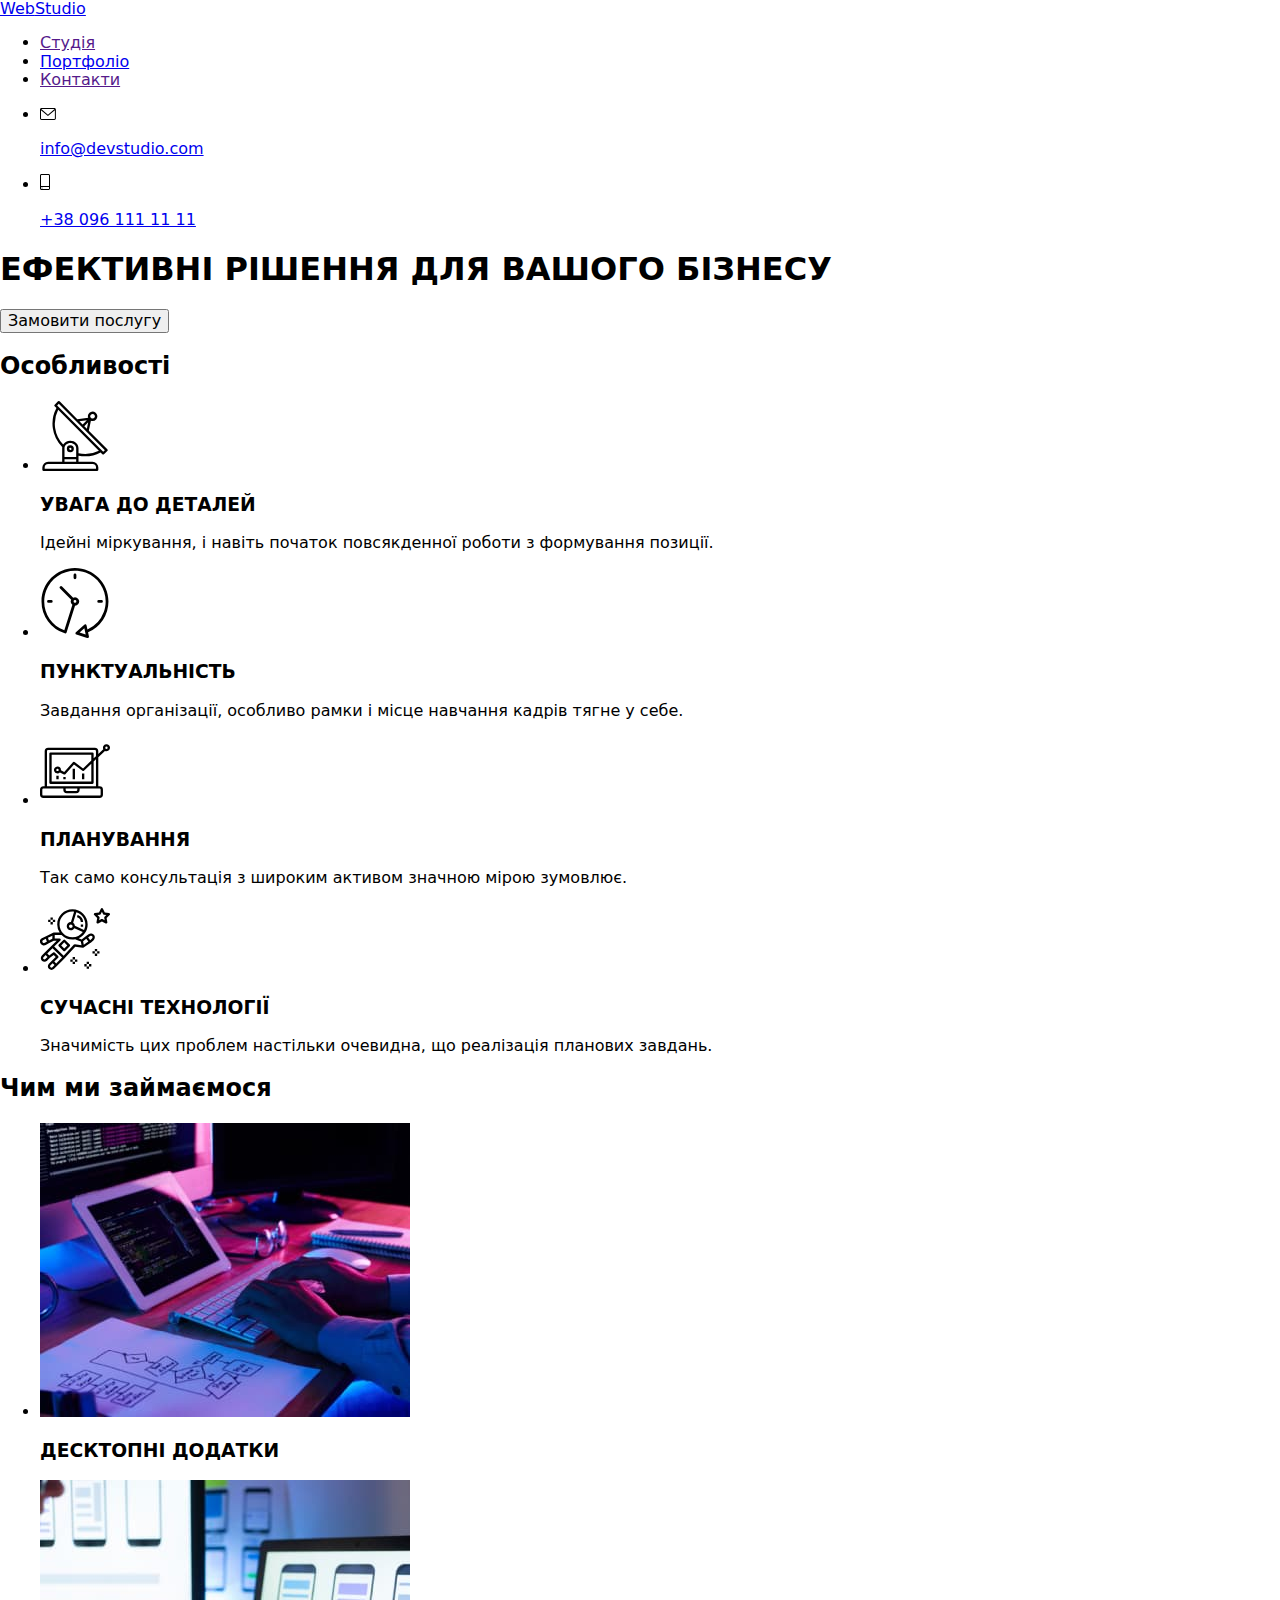
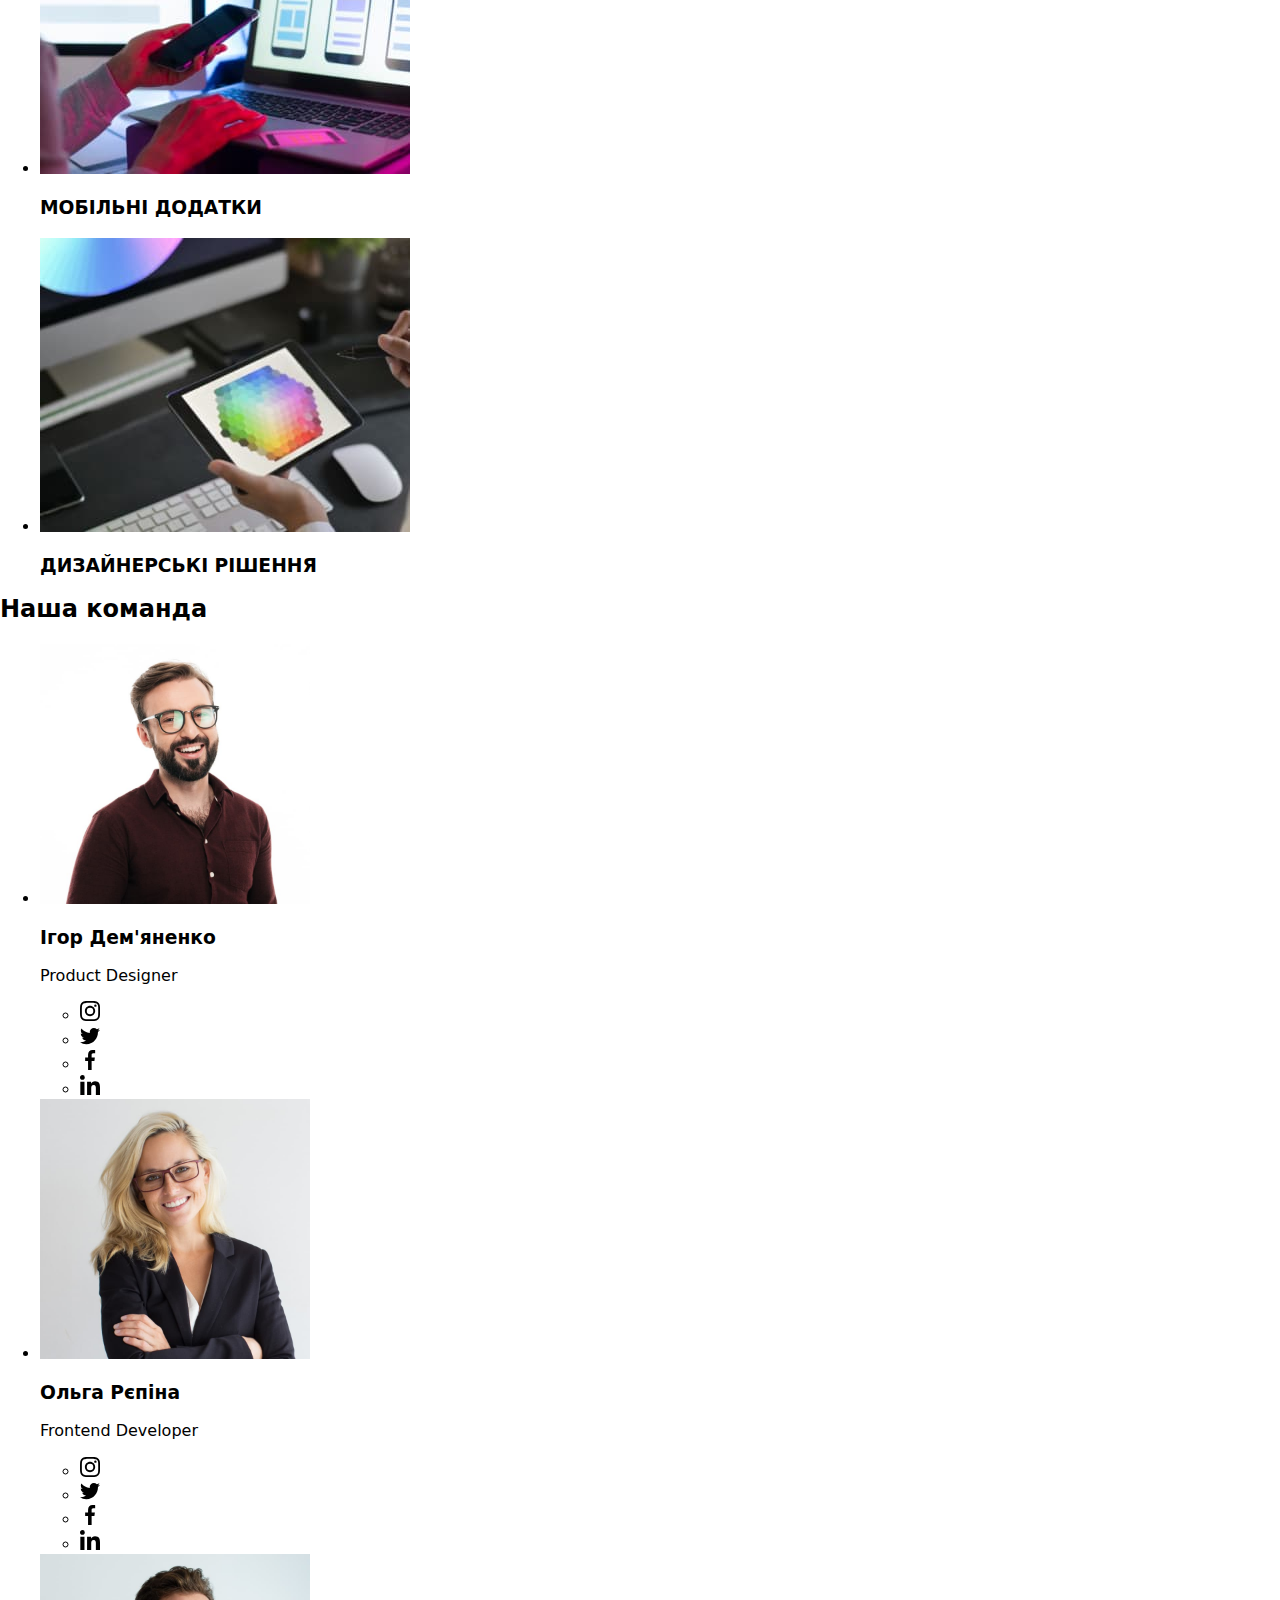
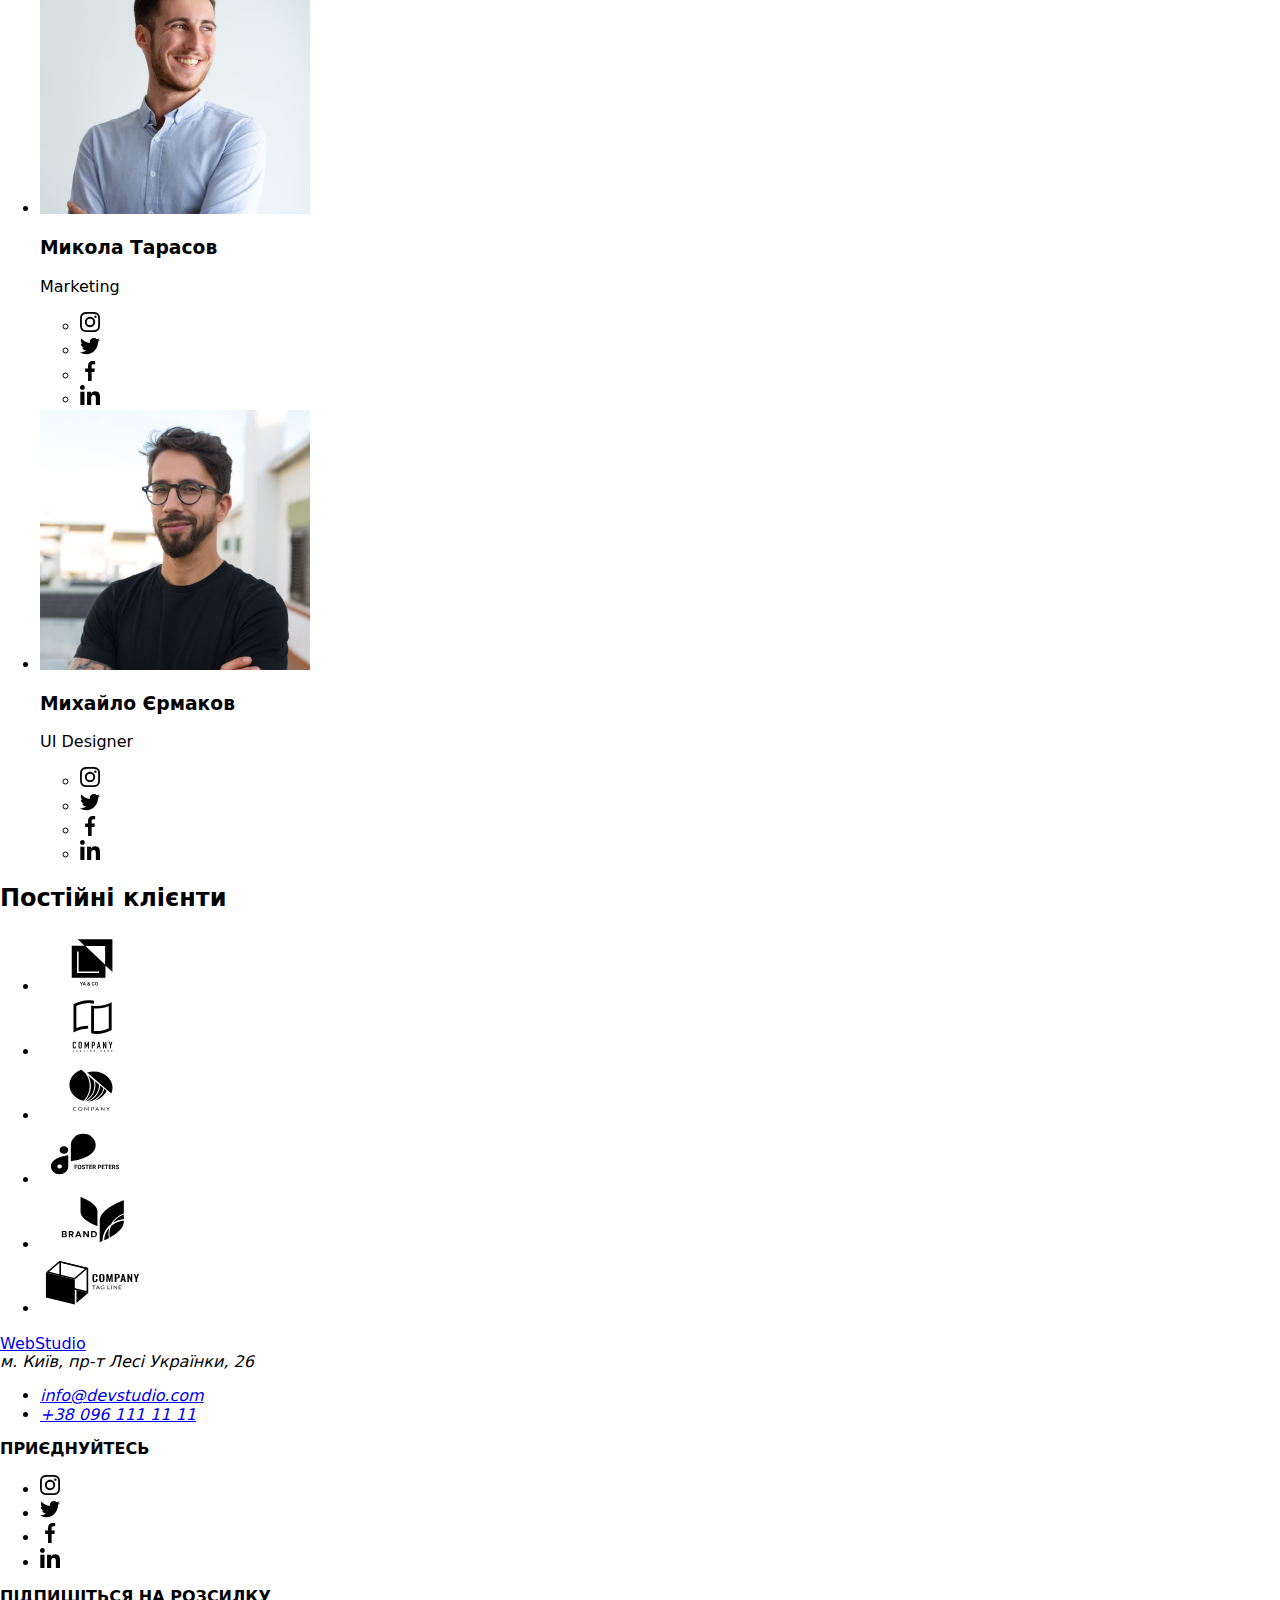
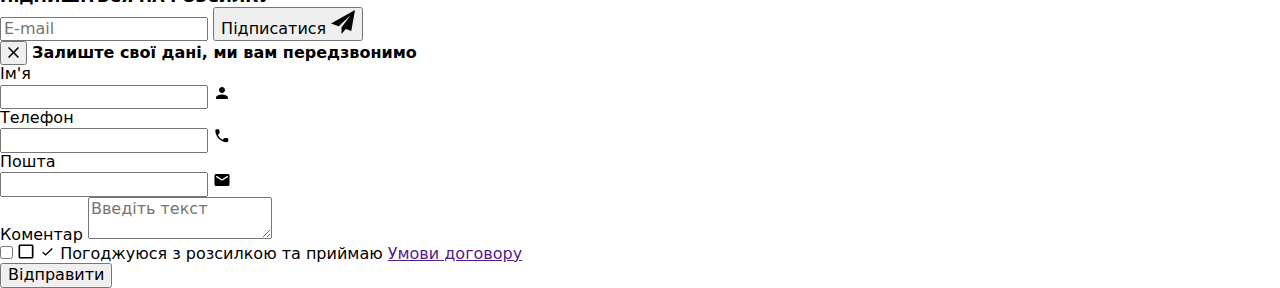
==== index.html @ 49595224 "Скопійована попередня робота" ====
<!DOCTYPE html>
<html lang="en">
<head>
    <meta charset="UTF-8">
    <meta http-equiv="X-UA-Compatible" content="IE=edge">
    <meta name="viewport" content="width=device-width, initial-scale=1.0">
    <title>Студія</title>
    <link rel="preconnect" href="https://fonts.gstatic.com" crossorigin>
    <link href="https://fonts.googleapis.com/css2?family=Raleway:wght@700&family=Roboto:wght@400;500;700;900&display=swap"
        rel="stylesheet">
    <link rel="stylesheet" href="https://cdnjs.cloudflare.com/ajax/libs/modern-normalize/1.1.0/modern-normalize.min.css">
    <link rel="stylesheet" href="./css/styles.css">
    
</head>
<body>
<!-- ^ШАПКА -->
    <header class="head-block">
        <div class="container head-group">
            <a href="./index.html" class="logo"><span class="logo-colorize">Web</span>Studio</a>
            <nav class="nav-panel">
                <ul class="header-navigation list">
                    <li class="item"><a href="" class="navigation-links current">Студія</a></li>
                    <li class="item"><a href="./portfolio.html" class="navigation-links">Портфоліо</a></li>
                    <li class="item"><a href="" class="navigation-links">Контакти</a></li>
                </ul>
            </nav>
            <ul class="header-contacts list">
                <li class="item">
                    <a href="mailto:info@devstudio.com" class="contacts-links">
                        <svg class="icon" width="16" height="12">
                            <use href="./images/icons.svg#envelope"></use>
                        </svg>
                        <p class="contacts-text">info@devstudio.com</p>
                    </a>
                </li>
                <li class="item">
                    <a href="tel:+380961111111" class="contacts-links">
                        <svg class="icon" width="10" height="16">
                            <use href="./images/icons.svg#smartphone"></use>
                        </svg>
                        <p class="contacts-text">+38 096 111 11 11</p>
                    </a>
                </li>
            </ul>
        </div>
    </header>
<!-- ^УНІКАЛЬНИЙ КОНТЕНТ -->
    <main>
    <!-- БЛОК_ГЕРОЙ -->
        <section class="hero">
            <div class="container">
                <h1 class="main-header">ЕФЕКТИВНІ РІШЕННЯ ДЛЯ ВАШОГО БІЗНЕСУ</h1>
                <button type="button" class="main-button" data-modal-open>Замовити послугу</button>
            </div>
        </section>
    <!-- БЛОК 1 - ОСОБЛИВОСТІ -->
        <section class="section">
            <div class="container">
                <!-- прихований заголовок -->
                <h2 class="visually-hidden">Особливості</h2>
                <ul class=" qualities list">
                    <li class="item">
                        <div class="qualities-icon">
                            <svg width="70" height="70">
                                <use href="./images/icons.svg#antenna"></use>
                            </svg>
                        </div>
                        <h3 class="features-list-header">УВАГА ДО ДЕТАЛЕЙ</h3>
                        <p class="features-list-text">Ідейні міркування, і навіть початок повсякденної роботи з формування позиції.</p>
                    </li>
                    <li class="item">
                        <div class="qualities-icon">
                            <svg width="70" height="70">
                                <use href="./images/icons.svg#clock"></use>
                            </svg>
                        </div>
                        <h3 class="features-list-header">ПУНКТУАЛЬНІСТЬ</h3>
                        <p class="features-list-text">Завдання організації, особливо рамки і місце навчання кадрів тягне у себе.</p>
                    </li>
                    <li class="item">
                        <div class="qualities-icon">
                            <svg width="70" height="70">
                                <use href="./images/icons.svg#diagram"></use>
                            </svg>
                        </div>
                        <h3 class="features-list-header">ПЛАНУВАННЯ</h3>
                        <p class="features-list-text">Так само консультація з широким активом значною мірою зумовлює.</p>
                    </li>
                    <li class="item">
                        <div class="qualities-icon">
                            <svg width="70" height="70">
                                <use href="./images/icons.svg#astronaut"></use>
                            </svg>
                        </div>
                        <h3 class="features-list-header">СУЧАСНІ ТЕХНОЛОГІЇ</h3>
                        <p class="features-list-text">Значимість цих проблем настільки очевидна, що реалізація планових завдань.</p>
                    </li>
                </ul>
            </div>
        </section>
    <!-- БЛОК 2 - ЧИМ МИ ЗАЙМАЄМОСЯ -->
        <section class="section special-section">
            <div class="container">
                <h2 class="section-header">Чим ми займаємося</h2>
                <ul class="activities list">
                    <li class="item">
                        <img src="./images/1.jpg" alt="web-dev" width="370">
                        <h3 class="activities-header">ДЕСКТОПНІ ДОДАТКИ</h3>
                    </li>
                    <li class="item">
                        <img src="./images/2.jpg" alt="app-design" width="370">
                        <h3 class="activities-header">МОБІЛЬНІ ДОДАТКИ</h3>
                    </li>
                    <li class="item">
                        <img src="./images/3.jpg" alt="color matching" width="370">
                        <h3 class="activities-header">ДИЗАЙНЕРСЬКІ РІШЕННЯ</h3>
                    </li>
                </ul>
            </div>
        </section>
    <!-- БЛОК 3 - НАША КОМАНДА -->
        <section class="third-block section">
            <div class="container">
                <h2 class="section-header">Наша команда</h2>
                <ul class=" team list">
                    <li class="item">
                        <img src="./images/team-img/Ihor.jpg" alt="Ihor's photo" width="270">
                        <div class="team-info">
                            <h3 class="name">Ігор Дем'яненко</h3>
                            <p class="position">Product Designer</p>
                            <ul class="team-icons list">
                                <li class="item">
                                    <a href="" class="team-links">
                                        <svg class="icon" width="20" height="20">
                                            <use href="./images/icons.svg#instagram"></use>
                                        </svg>
                                    </a>
                                </li>
                                <li class="item">
                                    <a href="" class="team-links">
                                        <svg class="icon" width="20" height="20">
                                            <use href="./images/icons.svg#twitter"></use>
                                        </svg>
                                    </a>
                                </li>
                                <li class="item">
                                    <a href="" class="team-links">
                                        <svg class="icon" width="20" height="20">
                                            <use href="./images/icons.svg#facebook"></use>
                                        </svg>
                                    </a>
                                </li>
                                <li class="item">
                                    <a href="" class="team-links">
                                        <svg class="icon" width="20" height="20">
                                            <use href="./images/icons.svg#linkedin"></use>
                                        </svg>
                                    </a>
                                </li>
                            </ul>
                        </div>
                    </li>
                    <li class="item">
                        <img src="./images/team-img/Olha.jpg" alt="Olha's photo" width="270">
                        <div class="team-info">
                            <h3 class="name">Ольга Рєпіна</h3>
                            <p class="position">Frontend Developer</p>
                            <ul class="team-icons list">
                                <li class="item">
                                    <a href="" class="team-links">
                                        <svg class="icon" width="20" height="20">
                                            <use href="./images/icons.svg#instagram"></use>
                                        </svg>
                                    </a>
                                </li>
                                <li class="item">
                                    <a href="" class="team-links">
                                        <svg class="icon" width="20" height="20">
                                            <use href="./images/icons.svg#twitter"></use>
                                        </svg>
                                    </a>
                                </li>
                                <li class="item">
                                    <a href="" class="team-links">
                                        <svg class="icon" width="20" height="20">
                                            <use href="./images/icons.svg#facebook"></use>
                                        </svg>
                                    </a>
                                </li>
                                <li class="item">
                                    <a href="" class="team-links">
                                        <svg class="icon" width="20" height="20">
                                            <use href="./images/icons.svg#linkedin"></use>
                                        </svg>
                                    </a>
                                </li>
                            </ul>
                        </div>
                    </li>
                    <li class="item">
                        <img src="./images/team-img/Mykola.jpg" alt="Mykola's photo" width="270">
                        <div class="team-info">
                            <h3 class="name">Микола Тарасов</h3>
                            <p class="position">Marketing</p>
                            <ul class="team-icons list">
                                <li class="item">
                                    <a href="" class="team-links">
                                        <svg class="icon" width="20" height="20">
                                            <use href="./images/icons.svg#instagram"></use>
                                        </svg>
                                    </a>
                                </li>
                                <li class="item">
                                    <a href="" class="team-links">
                                        <svg class="icon" width="20" height="20">
                                            <use href="./images/icons.svg#twitter"></use>
                                        </svg>
                                    </a>
                                </li>
                                <li class="item">
                                    <a href="" class="team-links">
                                        <svg class="icon" width="20" height="20">
                                            <use href="./images/icons.svg#facebook"></use>
                                        </svg>
                                    </a>
                                </li>
                                <li class="item">
                                    <a href="" class="team-links">
                                        <svg class="icon" width="20" height="20">
                                            <use href="./images/icons.svg#linkedin"></use>
                                        </svg>
                                    </a>
                                </li>
                            </ul>
                        </div>
                    </li>
                    <li class="item">
                        <img src="./images/team-img/Mykhailo.jpg" alt="Mykhailo's photo" width="270">
                        <div class="team-info">
                            <h3 class="name">Михайло Єрмаков</h3>
                            <p class="position">UI Designer</p>
                            <ul class="team-icons list">
                                <li class="item">
                                    <a href="" class="team-links">
                                        <svg class="icon" width="20" height="20">
                                            <use href="./images/icons.svg#instagram"></use>
                                        </svg>
                                    </a>
                                </li>
                                <li class="item">
                                    <a href="" class="team-links">
                                        <svg class="icon" width="20" height="20">
                                            <use href="./images/icons.svg#twitter"></use>
                                        </svg>
                                    </a>
                                </li>
                                <li class="item">
                                    <a href="" class="team-links">
                                        <svg class="icon" width="20" height="20">
                                            <use href="./images/icons.svg#facebook"></use>
                                        </svg>
                                    </a>
                                </li>
                                <li class="item">
                                    <a href="" class="team-links">
                                        <svg class="icon" width="20" height="20">
                                            <use href="./images/icons.svg#linkedin"></use>
                                        </svg>
                                    </a>
                                </li>
                            </ul>
                        </div>
                    </li>
                </ul>
            </div>
        </section>
    <!-- БЛОК 4 - ПОСТІЙНІ КЛІЄНТИ -->
        <section class="section">
            <div class="container">
                <h2 class="section-header">Постійні клієнти</h2>
                <ul class=" clients list">
                    <li class="item">
                        <a href="" class="clients-links">
                            <svg class="icon" width="106" height="60">
                                <use href="./images/icons.svg#logo-1"></use>
                            </svg>
                        </a>
                    </li>
                    <li class="item">
                        <a href="" class="clients-links">
                            <svg class="icon" width="106" height="60">
                                <use href="./images/icons.svg#logo-2"></use>
                            </svg>
                        </a>
                    </li>
                    <li class="item">
                        <a href="" class="clients-links">
                            <svg class="icon" width="106" height="60">
                                <use href="./images/icons.svg#logo-3"></use>
                            </svg>
                        </a>
                    </li>
                    <li class="item">
                        <a href="" class="clients-links">
                            <svg class="icon" width="106" height="60">
                                <use href="./images/icons.svg#logo-4"></use>
                            </svg>
                        </a>
                    </li>
                    <li class="item">
                        <a href="" class="clients-links">
                            <svg class="icon" width="106" height="60">
                                <use href="./images/icons.svg#logo-5"></use>
                            </svg>
                        </a>
                    </li>
                    <li class="item">
                        <a href="" class="clients-links">
                            <svg class="icon" width="106" height="60">
                                <use href="./images/icons.svg#logo-6"></use>
                            </svg>
                        </a>
                    </li>
                </ul>
            </div>
        </section>
    </main>
<!-- ^ПІДВАЛ -->
    <footer class="foot-block">
        <div class="container foot-flex">
            <div class="contacts-block">
                <a href="./index.html" class="logo"><span class="logo-colorize">Web</span>Studio</a>
                <address class="address-block">
                    м. Київ, пр-т Лесі Українки, 26
                    <ul class="footer-contacts list">
                        <li class="item"><a href="mailto:info@devstudio.com">info@devstudio.com</a></li>
                        <li class="item"><a href="tel:+380961111111">+38 096 111 11 11</a></li>
                    </ul>
                </address>
            </div>
            <div class="links-block">
                <b class="appeal">ПРИЄДНУЙТЕСЬ</b>
                <ul class="footer-icons list">
                    <li class="item">
                        <a href="" class="footer-links">
                            <svg class="icon" width="20" height="20">
                                <use href="./images/icons.svg#instagram"></use>
                            </svg>
                        </a>
                    </li>
                    <li class="item">
                        <a href="" class="footer-links">
                            <svg class="icon" width="20" height="20">
                                <use href="./images/icons.svg#twitter"></use>
                            </svg>
                        </a>
                    </li>
                    <li class="item">
                        <a href="" class="footer-links">
                            <svg class="icon" width="20" height="20">
                                <use href="./images/icons.svg#facebook"></use>
                            </svg>
                        </a>
                    </li>
                    <li class="item">
                        <a href="" class="footer-links">
                            <svg class="icon" width="20" height="20">
                                <use href="./images/icons.svg#linkedin"></use>
                            </svg>
                        </a>
                    </li>
                </ul>
            </div>
            <div class="subscription">
                <b class="appeal">ПІДПИШІТЬСЯ НА РОЗСИЛКУ</b>
                <form class="subscription-form">
                    <input class="subscription-field" type="email" name="email-field" placeholder="E-mail">
                    <button class="subscription-button" type="submit">Підписатися
                        <svg class="subscription-icon" width="24" height="24">
                            <use href="./images/icons.svg#icon-send"></use>
                        </svg>
                    </button>
                </form>
            </div>
        </div>
    </footer>
<!-- *МОДАЛЬНЕ ВІКНО -->
    <div class="backdrop is-hidden" data-modal>
        <div class="modal">
            <button class="close-button" data-modal-close>
                <svg class="icon" width="11" height="11">
                    <use href="./images/icons.svg#cross"></use>
                </svg>
            </button>
            <b class="modal-appeal">Залиште свої дані, ми вам передзвонимо</b>
            <form>
                <label class="form-label" for="name">Ім'я</label>
                <div class="form-container">
                    <input class="form-field" type="text" name="name" id="name">
                    <svg class="form-icon" width="18" height="18">
                        <use href="./images/icons.svg#person"></use>
                    </svg>
                </div>
                <label class="form-label" for="tel">Телефон</label>
                <div class="form-container">
                    <input class="form-field" type="tel" name="tel" id="tel">
                    <svg class="form-icon" width="18" height="18">
                        <use href="./images/icons.svg#phone"></use>
                    </svg>
                </div>
                <label class="form-label" for="email">Пошта</label>
                <div class="form-container">
                    <input class="form-field" type="email" name="email" id="email">
                    <svg class="form-icon" width="18" height="18">
                        <use href="./images/icons.svg#email"></use>
                    </svg>
                </div>
                <label class="form-label" for="comment">Коментар</label>
                <textarea class="text-field" name="comment" id="comment" placeholder="Введіть текст"></textarea>
                <div class="checkbox-container">
                    <input class="terms-checkbox visually-hidden" type="checkbox" name="terms" id="terms">
                    <svg class="terms-border" width="16" height="15">
                        <use href="./images/icons.svg#check-border"></use>
                    </svg>
                    <svg class="terms-icon" width="16" height="15">
                        <use href="./images/icons.svg#check"></use>
                    </svg>
                    <label class="terms-text" for="terms">Погоджуюся з розсилкою та приймаю <a class="terms-link" href="">Умови
                            договору</a></label>
                </div>
                <button class="modal-button" type="submit">Відправити</button>
            </form>

        </div>
    </div>

    <script src="./js/modal.js"></script>
</body>
</html>
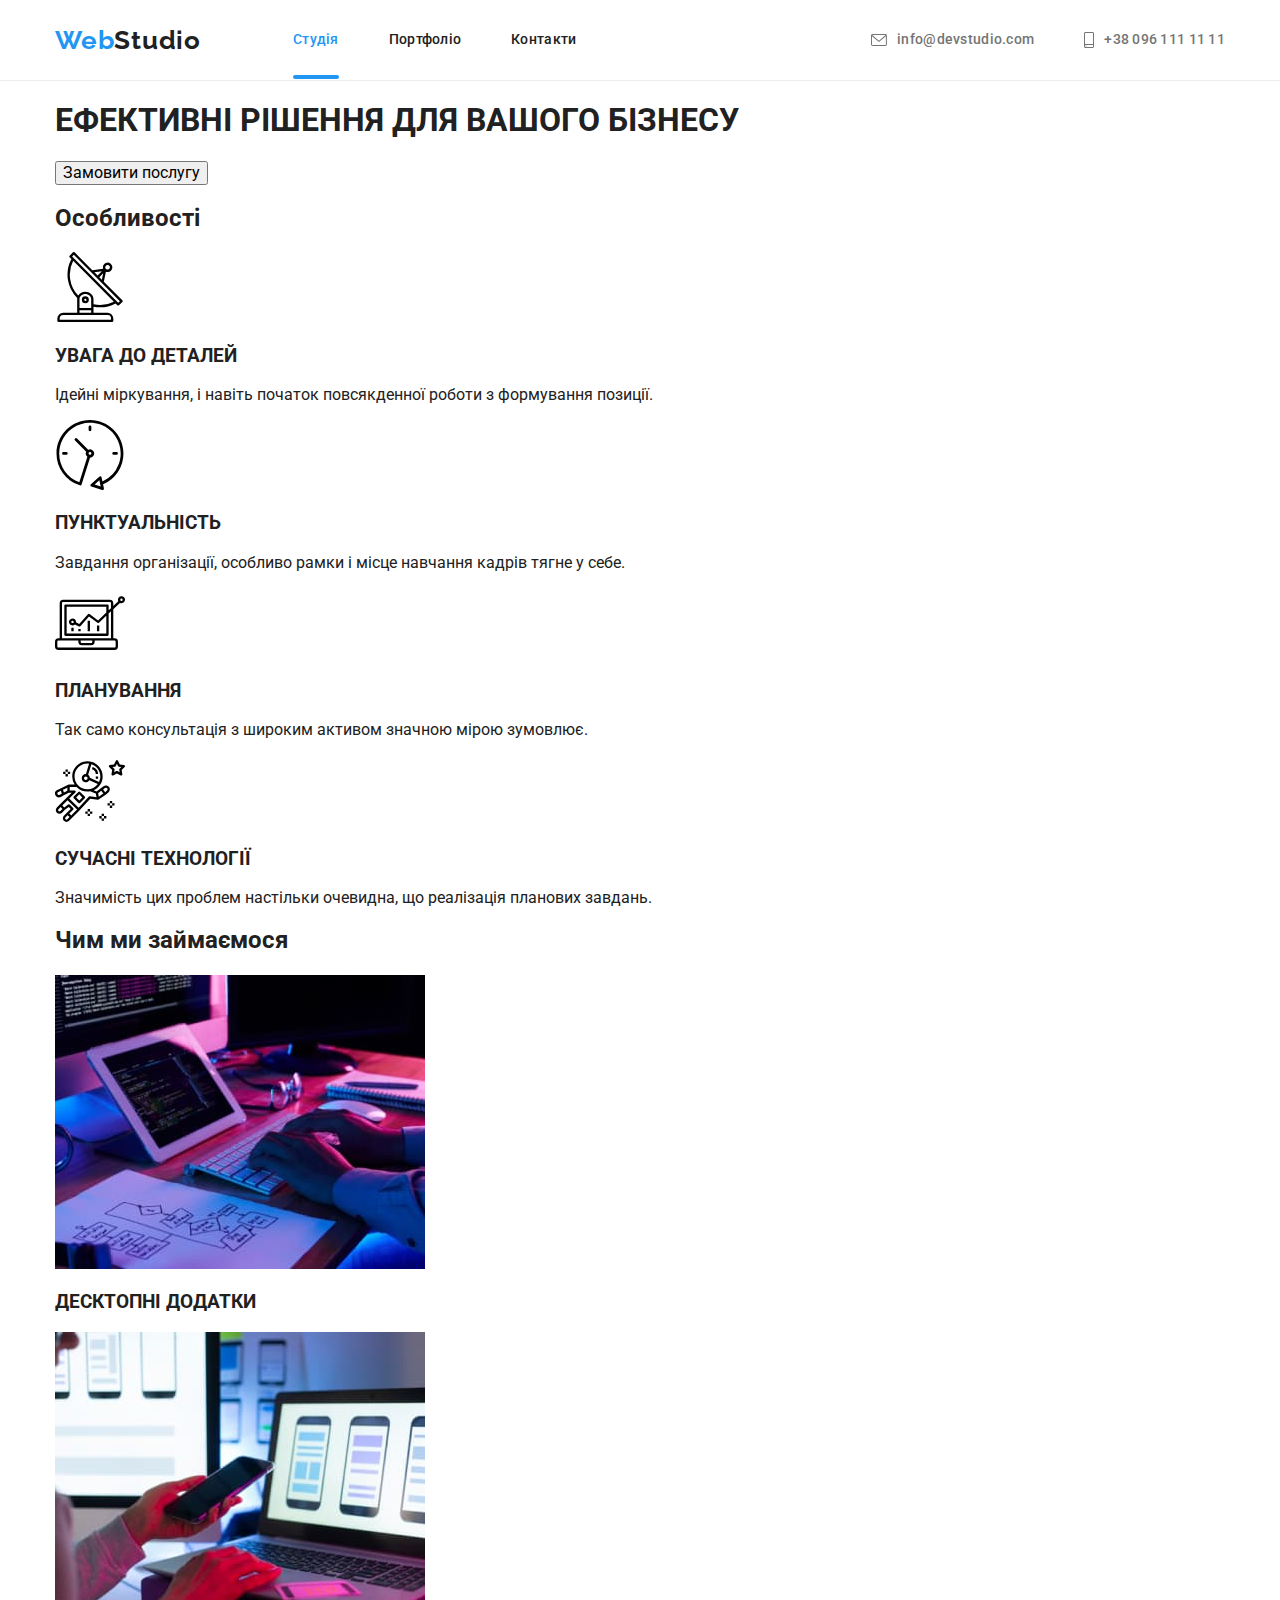
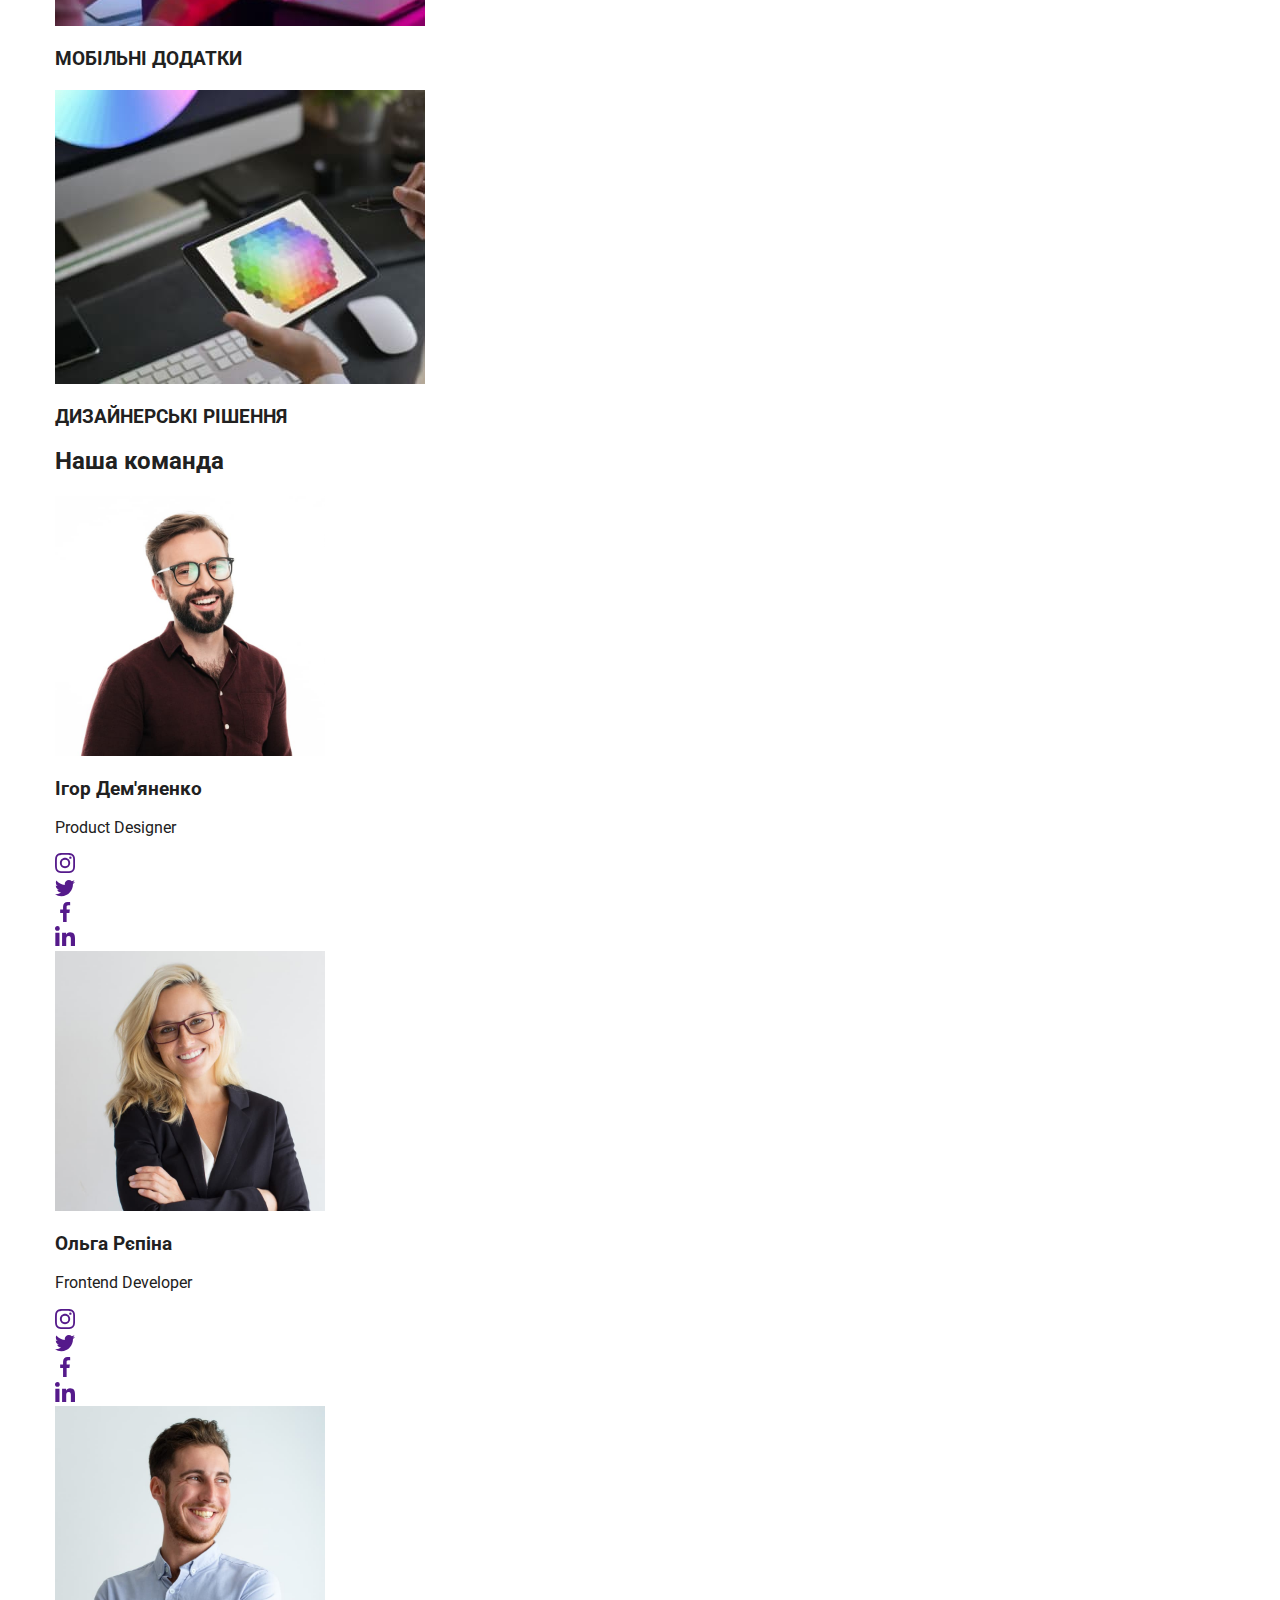
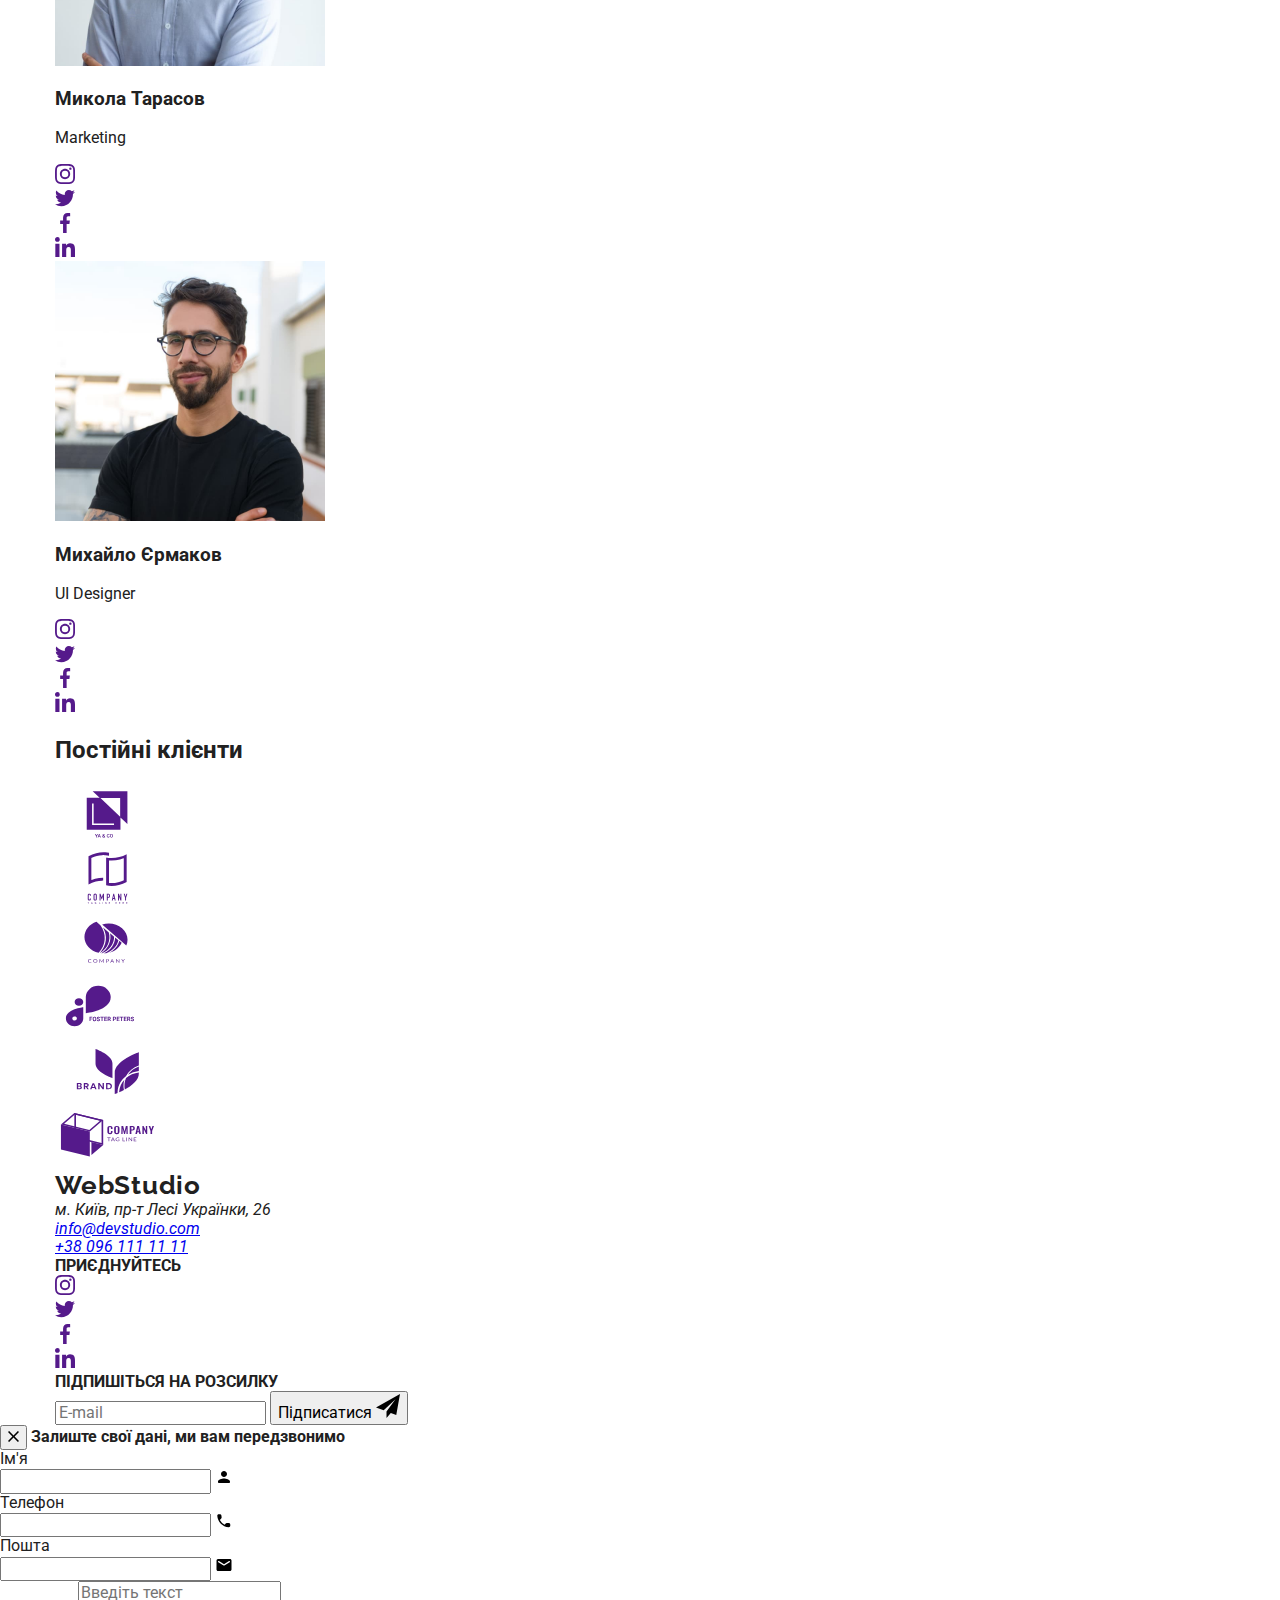
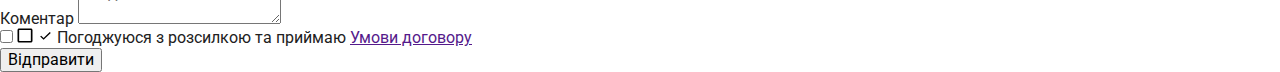
==== commit 2cf39955: "Виконано рефакторинг коду для Хедеру" ====
--- a/index.html
+++ b/index.html
@@ -9,36 +9,36 @@
     <link href="https://fonts.googleapis.com/css2?family=Raleway:wght@700&family=Roboto:wght@400;500;700;900&display=swap"
         rel="stylesheet">
     <link rel="stylesheet" href="https://cdnjs.cloudflare.com/ajax/libs/modern-normalize/1.1.0/modern-normalize.min.css">
-    <link rel="stylesheet" href="./css/styles.css">
+    <link rel="stylesheet" href="./css/main.min.css">
     
 </head>
 <body>
 <!-- ^ШАПКА -->
-    <header class="head-block">
-        <div class="container head-group">
-            <a href="./index.html" class="logo"><span class="logo-colorize">Web</span>Studio</a>
+    <header class="page-header">
+        <div class="container page-header__container">
+            <a href="./index.html" class="logo"><span class="logo__colorize">Web</span>Studio</a>
             <nav class="nav-panel">
-                <ul class="header-navigation list">
-                    <li class="item"><a href="" class="navigation-links current">Студія</a></li>
-                    <li class="item"><a href="./portfolio.html" class="navigation-links">Портфоліо</a></li>
-                    <li class="item"><a href="" class="navigation-links">Контакти</a></li>
+                <ul class="list nav-panel__list nav-list">
+                    <li class="nav-list__item"><a href="" class="nav-list__item__links current">Студія</a></li>
+                    <li class="nav-list__item"><a href="./portfolio.html" class="nav-list__item__links">Портфоліо</a></li>
+                    <li class="nav-list__item"><a href="" class="nav-list__item__links">Контакти</a></li>
                 </ul>
             </nav>
-            <ul class="header-contacts list">
-                <li class="item">
-                    <a href="mailto:info@devstudio.com" class="contacts-links">
+            <ul class="list header-contacts">
+                <li class="header-contacts__item">
+                    <a href="mailto:info@devstudio.com" class="header-contacts__item__links">
                         <svg class="icon" width="16" height="12">
                             <use href="./images/icons.svg#envelope"></use>
                         </svg>
-                        <p class="contacts-text">info@devstudio.com</p>
+                        <p class="header-contacts__item__links__text">info@devstudio.com</p>
                     </a>
                 </li>
-                <li class="item">
-                    <a href="tel:+380961111111" class="contacts-links">
+                <li class="header-contacts__item">
+                    <a href="tel:+380961111111" class="header-contacts__item__links">
                         <svg class="icon" width="10" height="16">
                             <use href="./images/icons.svg#smartphone"></use>
                         </svg>
-                        <p class="contacts-text">+38 096 111 11 11</p>
+                        <p class="header-contacts__item__links__text">+38 096 111 11 11</p>
                     </a>
                 </li>
             </ul>
--- a/css/main.min.css
+++ b/css/main.min.css
@@ -0,0 +1 @@
+body{font-family:"Roboto",sans-serif;color:#212121;background-color:#fff}.page-header{border-bottom:1px solid #ececec;font-weight:500;font-size:14px;line-height:1.14;letter-spacing:.02em}.page-header__container{height:80px;display:-webkit-box;display:-ms-flexbox;display:flex;-webkit-box-align:center;-ms-flex-align:center;align-items:center}.logo{display:inline-block;width:145px;height:31px;margin-right:93px;font-family:"Raleway",sans-serif;font-weight:700;font-size:26px;line-height:1.19;letter-spacing:.03em;text-decoration:none;color:inherit}.logo__colorize{color:#2196f3}.nav-panel{margin-right:auto}.nav-list{display:-webkit-box;display:-ms-flexbox;display:flex;-webkit-box-align:center;-ms-flex-align:center;align-items:center}.nav-list__item:not(:last-child){margin-right:50px}.nav-list__item__links{padding-top:32px;padding-bottom:32px;text-decoration:none;color:inherit;-webkit-transition:color 250ms cubic-bezier(0.4, 0, 0.2, 1);transition:color 250ms cubic-bezier(0.4, 0, 0.2, 1)}.nav-list__item__links:hover,.nav-list__item__links:focus{color:#2196f3}.header-contacts{display:-webkit-box;display:-ms-flexbox;display:flex;-webkit-box-align:center;-ms-flex-align:center;align-items:center}.header-contacts__item:not(:last-child){margin-right:50px}.header-contacts__item__links{display:-webkit-box;display:-ms-flexbox;display:flex;-webkit-box-align:center;-ms-flex-align:center;align-items:center;padding-top:32px;padding-bottom:32px;text-decoration:none;color:#757575;-webkit-transition:color 250ms cubic-bezier(0.4, 0, 0.2, 1);transition:color 250ms cubic-bezier(0.4, 0, 0.2, 1)}.header-contacts__item__links:hover,.header-contacts__item__links:focus{color:#2196f3}.header-contacts__item__links__text{margin:0;margin-left:10px}.container{width:1200px;margin-left:auto;margin-right:auto;padding-left:15px;padding-right:15px}.list{margin:0;padding:0;list-style:none}.current{position:relative;color:#2196f3}.current::after{content:"";position:absolute;bottom:0;left:0;width:100%;height:4px;background-color:#2196f3;border-radius:2px}.icon{fill:currentColor}/*# sourceMappingURL=main.min.css.map */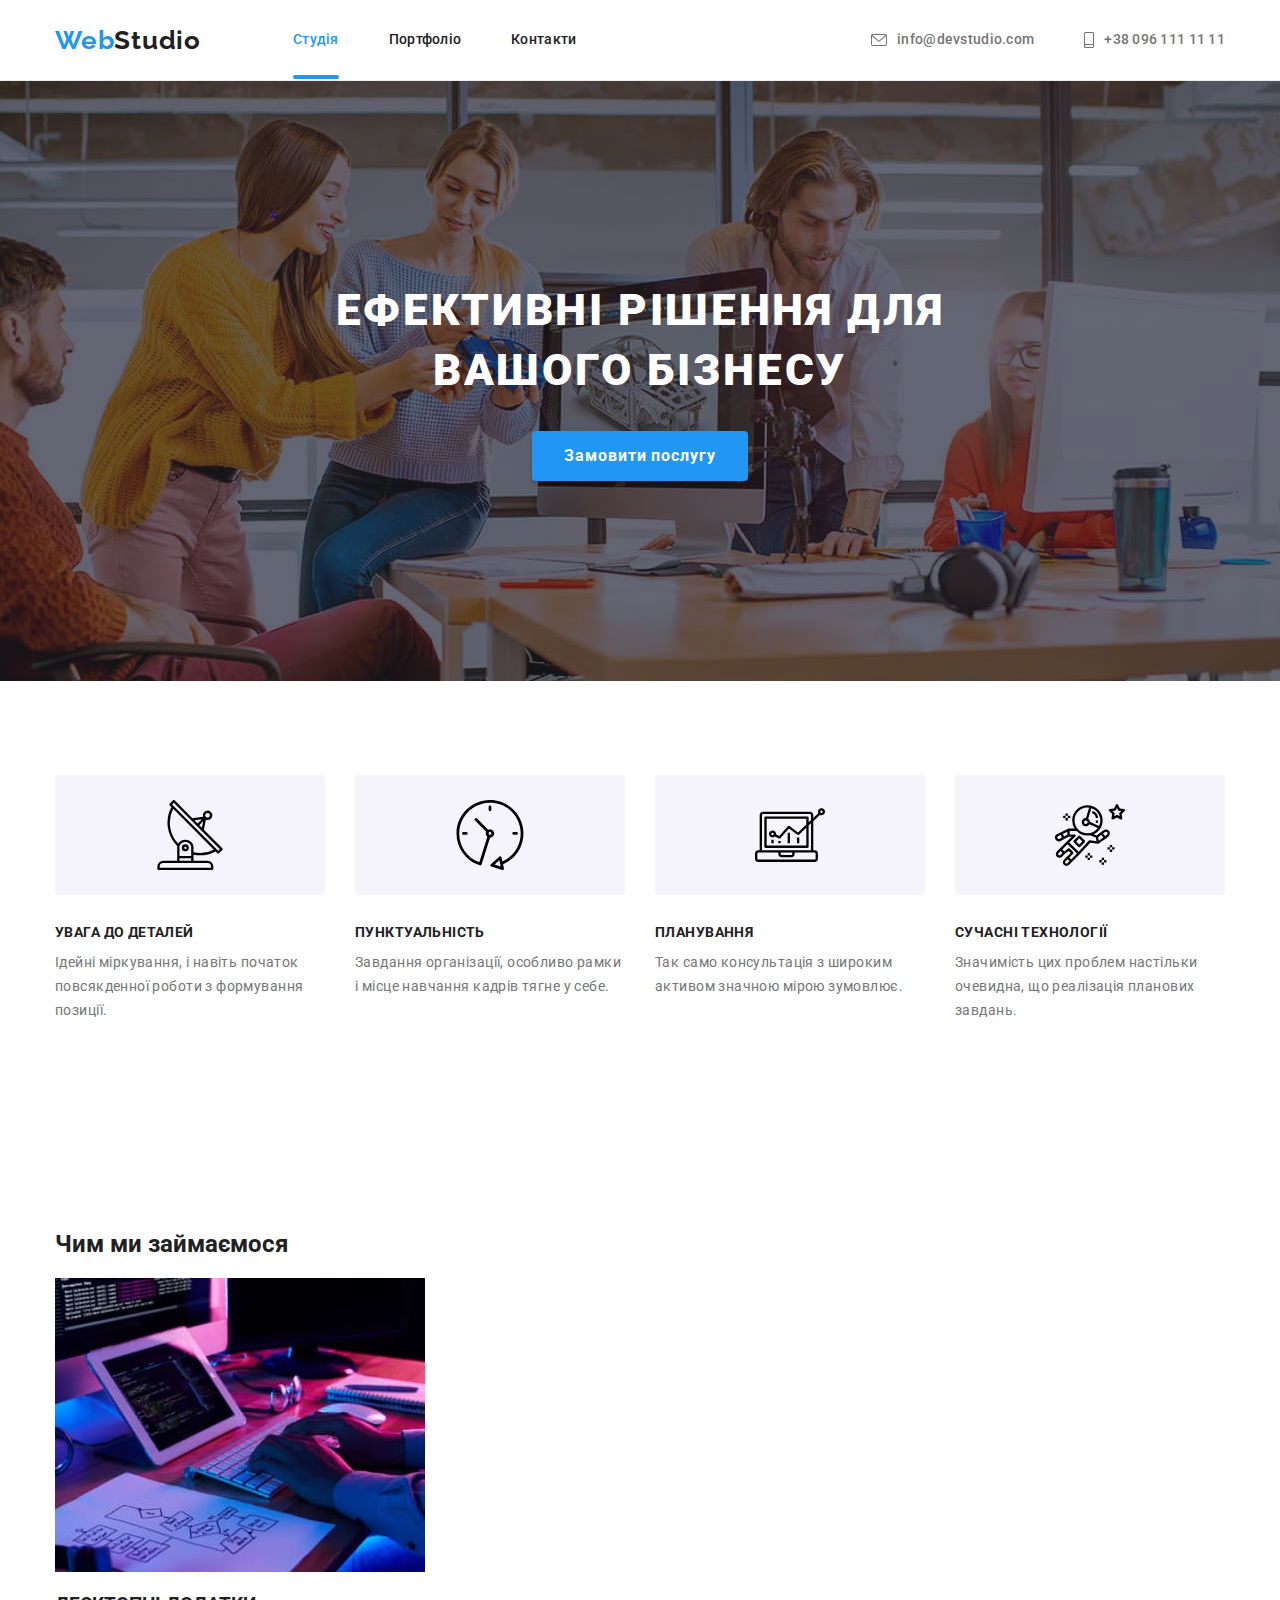
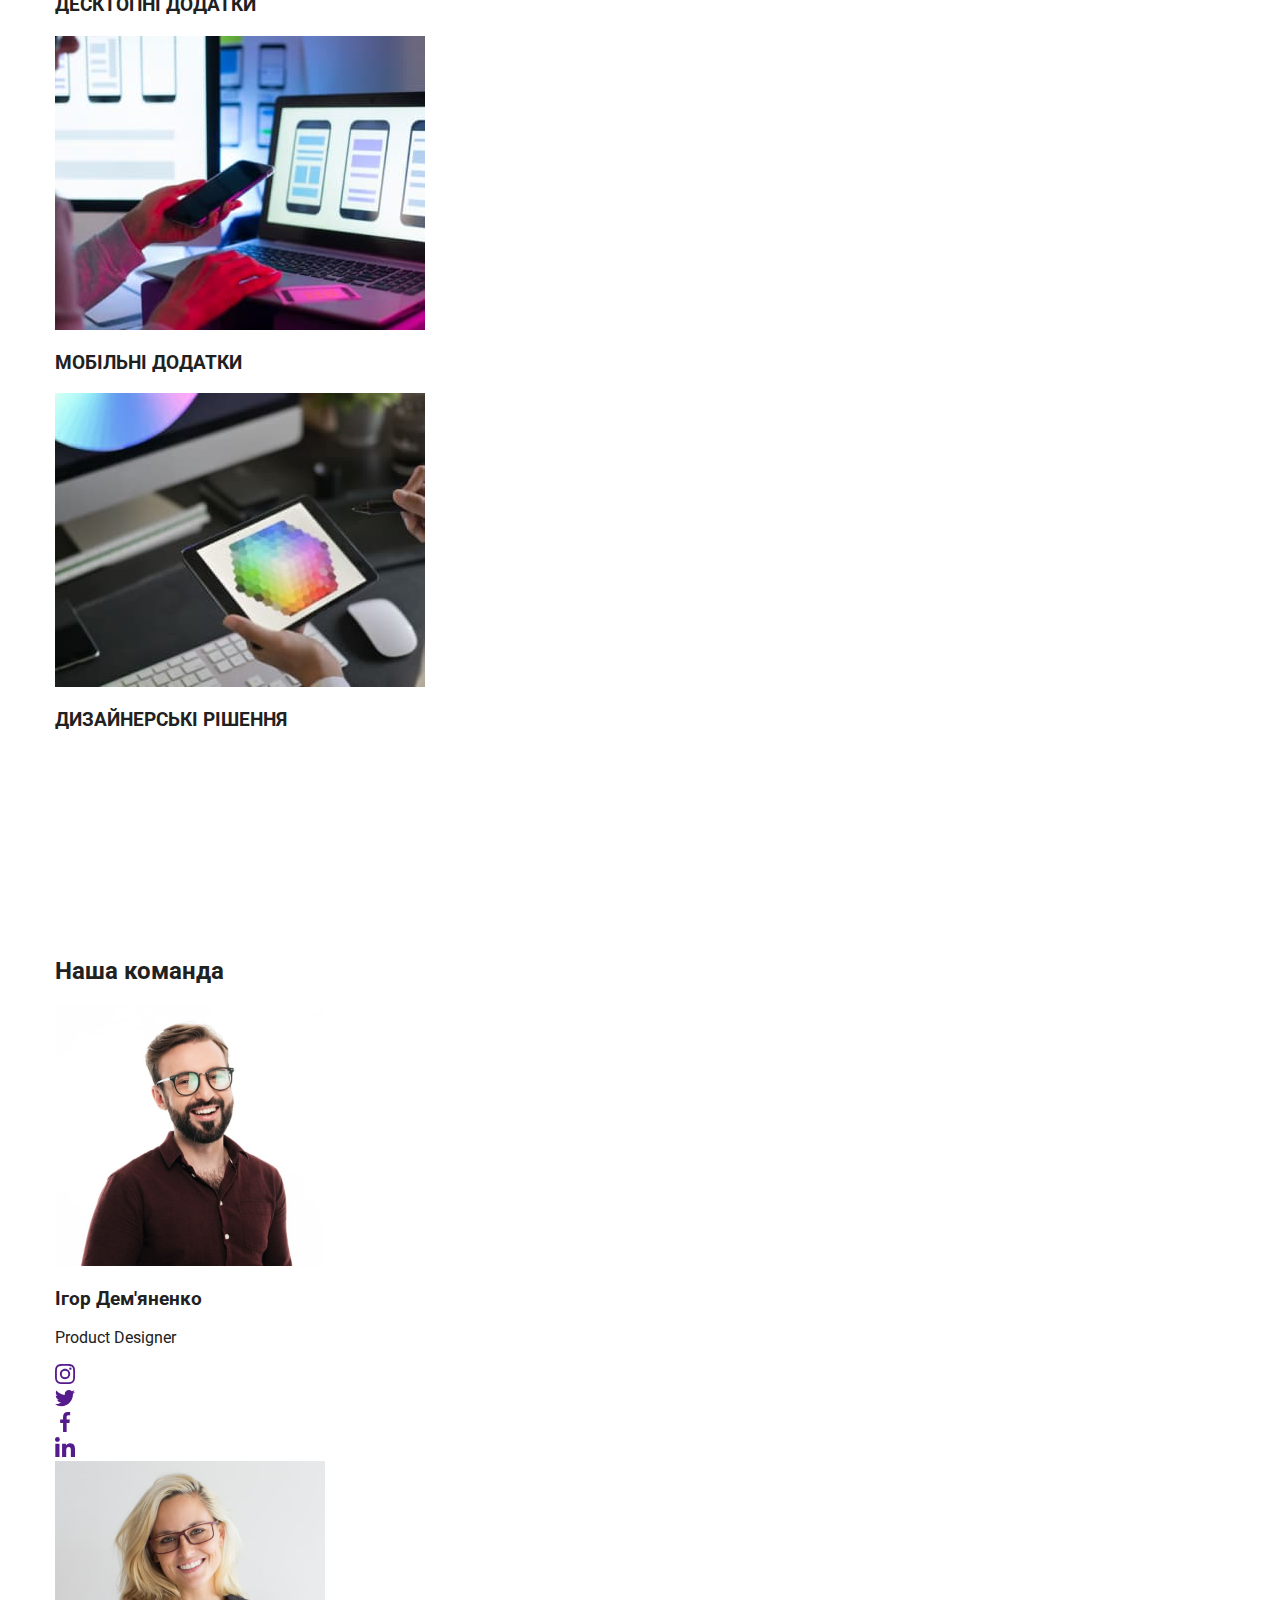
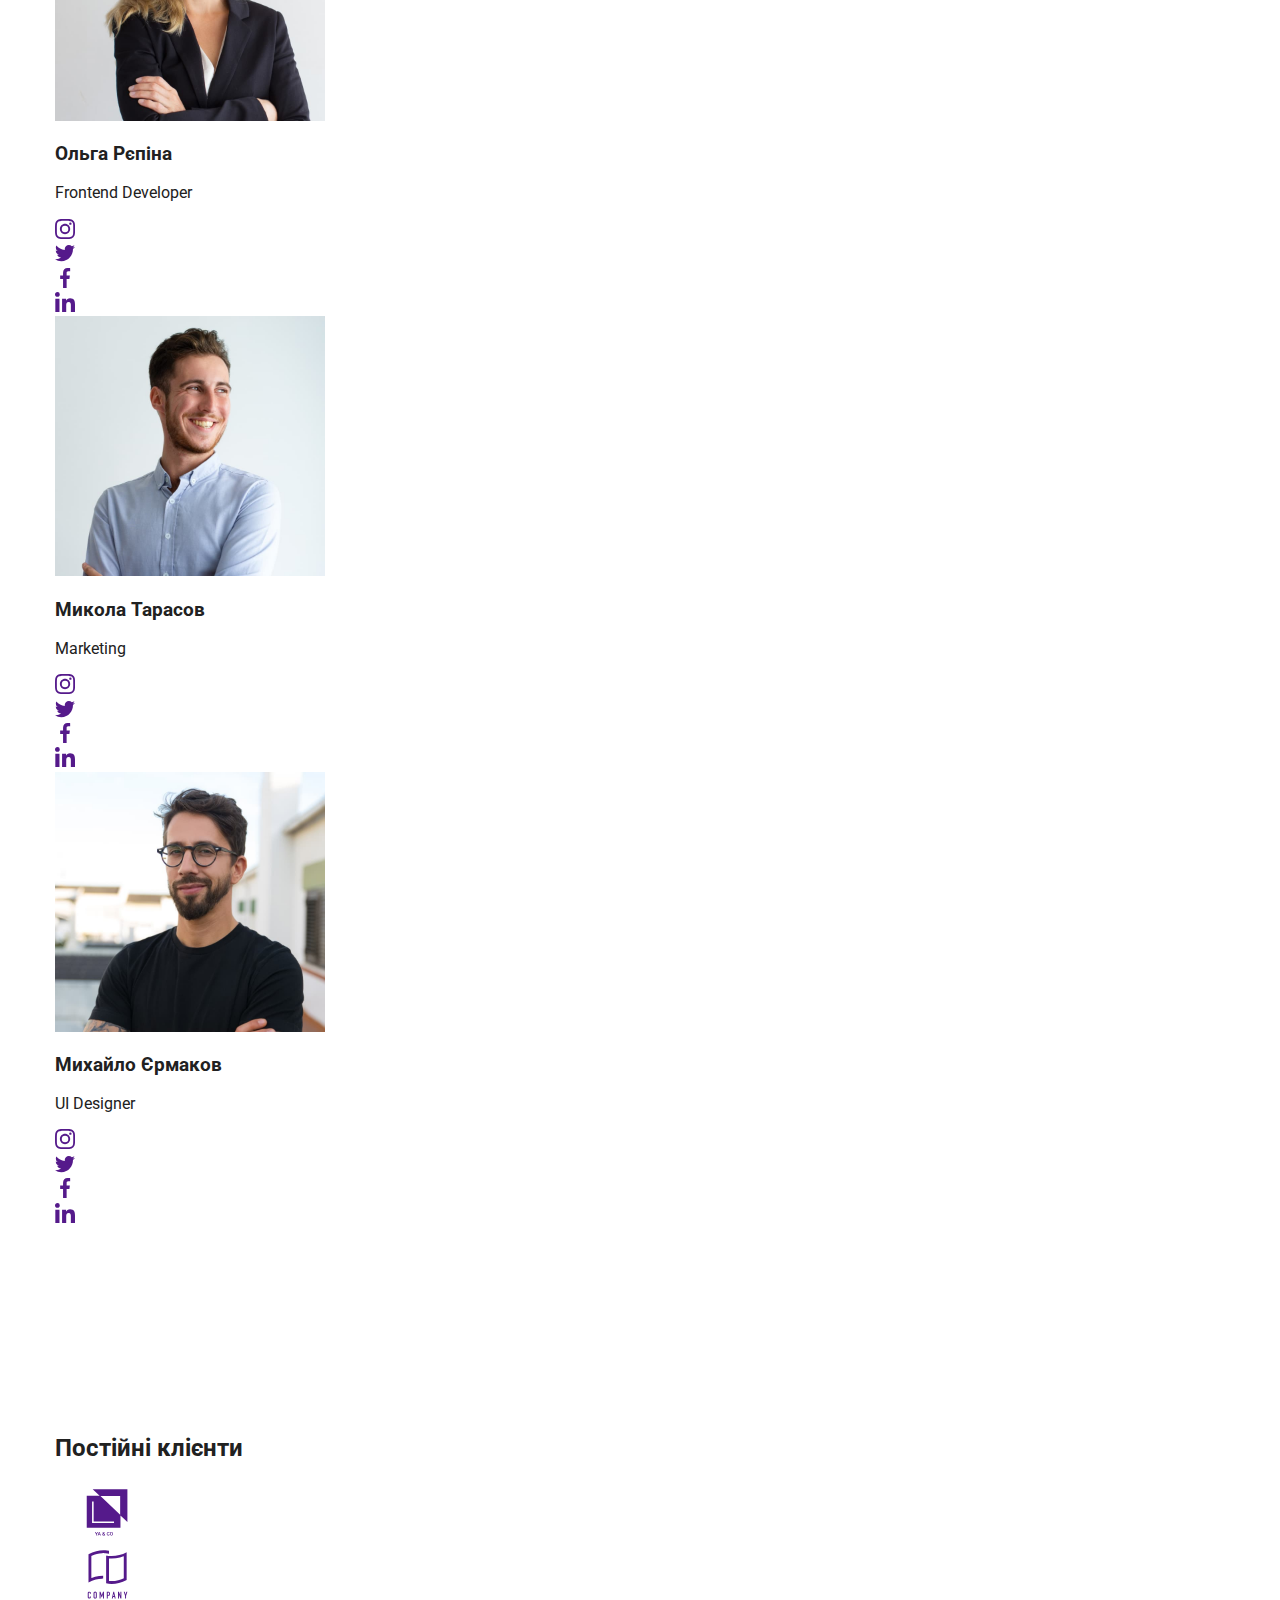
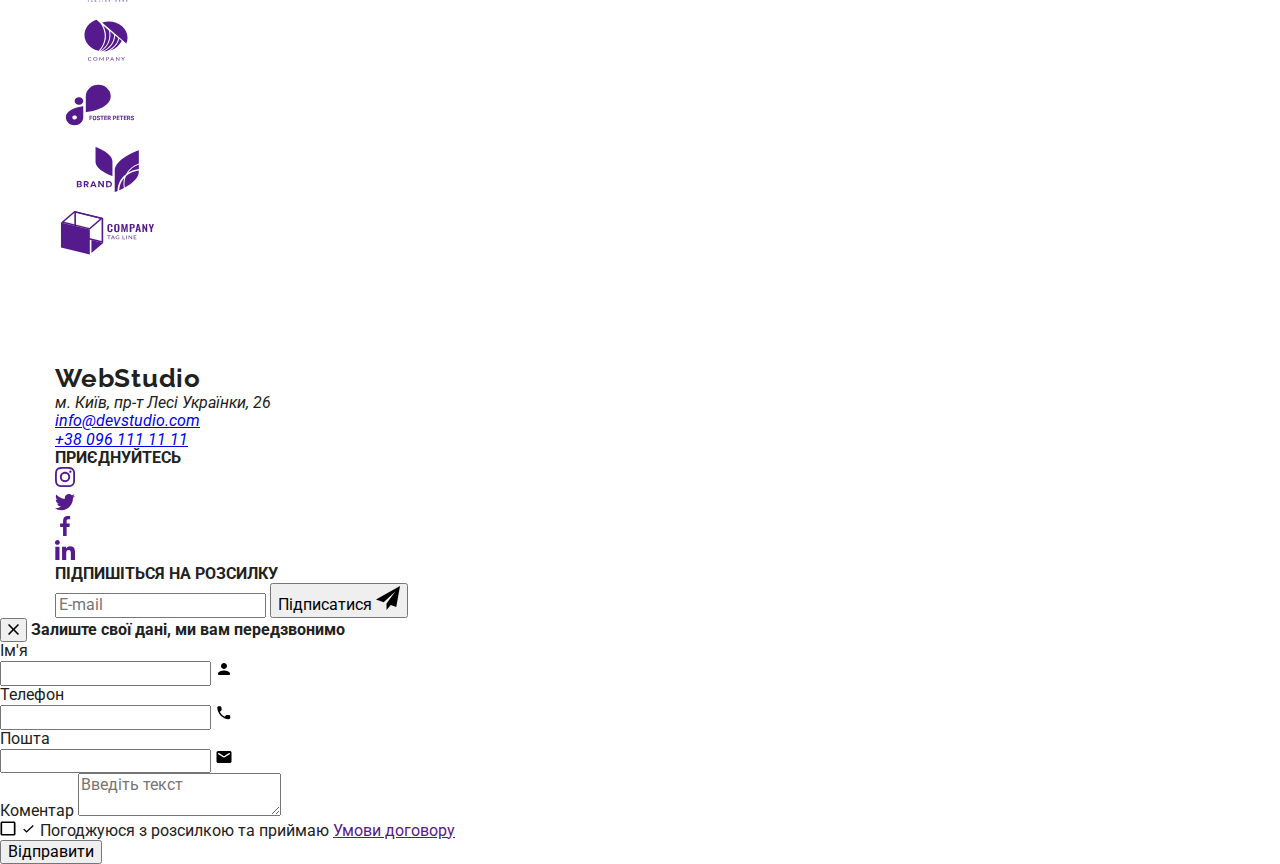
==== commit 2cf35a34: "Виконано рефакторинг коду Блоку-герой та Блоку №1 сторінки "Студія"" ====
--- a/index.html
+++ b/index.html
@@ -18,27 +18,27 @@
         <div class="container page-header__container">
             <a href="./index.html" class="logo"><span class="logo__colorize">Web</span>Studio</a>
             <nav class="nav-panel">
-                <ul class="list nav-panel__list nav-list">
-                    <li class="nav-list__item"><a href="" class="nav-list__item__links current">Студія</a></li>
-                    <li class="nav-list__item"><a href="./portfolio.html" class="nav-list__item__links">Портфоліо</a></li>
-                    <li class="nav-list__item"><a href="" class="nav-list__item__links">Контакти</a></li>
+                <ul class="list nav-list">
+                    <li class="nav-list__item"><a href="" class="nav-list__links current">Студія</a></li>
+                    <li class="nav-list__item"><a href="./portfolio.html" class="nav-list__links">Портфоліо</a></li>
+                    <li class="nav-list__item"><a href="" class="nav-list__links">Контакти</a></li>
                 </ul>
             </nav>
             <ul class="list header-contacts">
                 <li class="header-contacts__item">
-                    <a href="mailto:info@devstudio.com" class="header-contacts__item__links">
+                    <a href="mailto:info@devstudio.com" class="header-contacts__links">
                         <svg class="icon" width="16" height="12">
                             <use href="./images/icons.svg#envelope"></use>
                         </svg>
-                        <p class="header-contacts__item__links__text">info@devstudio.com</p>
+                        <p class="header-contacts__text">info@devstudio.com</p>
                     </a>
                 </li>
                 <li class="header-contacts__item">
-                    <a href="tel:+380961111111" class="header-contacts__item__links">
+                    <a href="tel:+380961111111" class="header-contacts__links">
                         <svg class="icon" width="10" height="16">
                             <use href="./images/icons.svg#smartphone"></use>
                         </svg>
-                        <p class="header-contacts__item__links__text">+38 096 111 11 11</p>
+                        <p class="header-contacts__text">+38 096 111 11 11</p>
                     </a>
                 </li>
             </ul>
@@ -49,8 +49,8 @@
     <!-- БЛОК_ГЕРОЙ -->
         <section class="hero">
             <div class="container">
-                <h1 class="main-header">ЕФЕКТИВНІ РІШЕННЯ ДЛЯ ВАШОГО БІЗНЕСУ</h1>
-                <button type="button" class="main-button" data-modal-open>Замовити послугу</button>
+                <h1 class="hero__header">ЕФЕКТИВНІ РІШЕННЯ ДЛЯ ВАШОГО БІЗНЕСУ</h1>
+                <button type="button" class="hero__button" data-modal-open>Замовити послугу</button>
             </div>
         </section>
     <!-- БЛОК 1 - ОСОБЛИВОСТІ -->
@@ -59,41 +59,41 @@
                 <!-- прихований заголовок -->
                 <h2 class="visually-hidden">Особливості</h2>
                 <ul class=" qualities list">
-                    <li class="item">
-                        <div class="qualities-icon">
+                    <li class="qualities__item">
+                        <div class="qualities__icon">
                             <svg width="70" height="70">
                                 <use href="./images/icons.svg#antenna"></use>
                             </svg>
                         </div>
-                        <h3 class="features-list-header">УВАГА ДО ДЕТАЛЕЙ</h3>
-                        <p class="features-list-text">Ідейні міркування, і навіть початок повсякденної роботи з формування позиції.</p>
-                    </li>
-                    <li class="item">
-                        <div class="qualities-icon">
+                        <h3 class="qualities__header">УВАГА ДО ДЕТАЛЕЙ</h3>
+                        <p class="qualities__text">Ідейні міркування, і навіть початок повсякденної роботи з формування позиції.</p>
+                    </li>
+                    <li class="qualities__item">
+                        <div class="qualities__icon">
                             <svg width="70" height="70">
                                 <use href="./images/icons.svg#clock"></use>
                             </svg>
                         </div>
-                        <h3 class="features-list-header">ПУНКТУАЛЬНІСТЬ</h3>
-                        <p class="features-list-text">Завдання організації, особливо рамки і місце навчання кадрів тягне у себе.</p>
-                    </li>
-                    <li class="item">
-                        <div class="qualities-icon">
+                        <h3 class="qualities__header">ПУНКТУАЛЬНІСТЬ</h3>
+                        <p class="qualities__text">Завдання організації, особливо рамки і місце навчання кадрів тягне у себе.</p>
+                    </li>
+                    <li class="qualities__item">
+                        <div class="qualities__icon">
                             <svg width="70" height="70">
                                 <use href="./images/icons.svg#diagram"></use>
                             </svg>
                         </div>
-                        <h3 class="features-list-header">ПЛАНУВАННЯ</h3>
-                        <p class="features-list-text">Так само консультація з широким активом значною мірою зумовлює.</p>
-                    </li>
-                    <li class="item">
-                        <div class="qualities-icon">
+                        <h3 class="qualities__header">ПЛАНУВАННЯ</h3>
+                        <p class="qualities__text">Так само консультація з широким активом значною мірою зумовлює.</p>
+                    </li>
+                    <li class="qualities__item">
+                        <div class="qualities__icon">
                             <svg width="70" height="70">
                                 <use href="./images/icons.svg#astronaut"></use>
                             </svg>
                         </div>
-                        <h3 class="features-list-header">СУЧАСНІ ТЕХНОЛОГІЇ</h3>
-                        <p class="features-list-text">Значимість цих проблем настільки очевидна, що реалізація планових завдань.</p>
+                        <h3 class="qualities__header">СУЧАСНІ ТЕХНОЛОГІЇ</h3>
+                        <p class="qualities__text">Значимість цих проблем настільки очевидна, що реалізація планових завдань.</p>
                     </li>
                 </ul>
             </div>
--- a/css/main.min.css
+++ b/css/main.min.css
@@ -1 +1 @@
-body{font-family:"Roboto",sans-serif;color:#212121;background-color:#fff}.page-header{border-bottom:1px solid #ececec;font-weight:500;font-size:14px;line-height:1.14;letter-spacing:.02em}.page-header__container{height:80px;display:-webkit-box;display:-ms-flexbox;display:flex;-webkit-box-align:center;-ms-flex-align:center;align-items:center}.logo{display:inline-block;width:145px;height:31px;margin-right:93px;font-family:"Raleway",sans-serif;font-weight:700;font-size:26px;line-height:1.19;letter-spacing:.03em;text-decoration:none;color:inherit}.logo__colorize{color:#2196f3}.nav-panel{margin-right:auto}.nav-list{display:-webkit-box;display:-ms-flexbox;display:flex;-webkit-box-align:center;-ms-flex-align:center;align-items:center}.nav-list__item:not(:last-child){margin-right:50px}.nav-list__item__links{padding-top:32px;padding-bottom:32px;text-decoration:none;color:inherit;-webkit-transition:color 250ms cubic-bezier(0.4, 0, 0.2, 1);transition:color 250ms cubic-bezier(0.4, 0, 0.2, 1)}.nav-list__item__links:hover,.nav-list__item__links:focus{color:#2196f3}.header-contacts{display:-webkit-box;display:-ms-flexbox;display:flex;-webkit-box-align:center;-ms-flex-align:center;align-items:center}.header-contacts__item:not(:last-child){margin-right:50px}.header-contacts__item__links{display:-webkit-box;display:-ms-flexbox;display:flex;-webkit-box-align:center;-ms-flex-align:center;align-items:center;padding-top:32px;padding-bottom:32px;text-decoration:none;color:#757575;-webkit-transition:color 250ms cubic-bezier(0.4, 0, 0.2, 1);transition:color 250ms cubic-bezier(0.4, 0, 0.2, 1)}.header-contacts__item__links:hover,.header-contacts__item__links:focus{color:#2196f3}.header-contacts__item__links__text{margin:0;margin-left:10px}.container{width:1200px;margin-left:auto;margin-right:auto;padding-left:15px;padding-right:15px}.list{margin:0;padding:0;list-style:none}.current{position:relative;color:#2196f3}.current::after{content:"";position:absolute;bottom:0;left:0;width:100%;height:4px;background-color:#2196f3;border-radius:2px}.icon{fill:currentColor}/*# sourceMappingURL=main.min.css.map */+body{font-family:"Roboto",sans-serif;color:#212121;background-color:#fff}.page-header{border-bottom:1px solid #ececec;font-weight:500;font-size:14px;line-height:1.14;letter-spacing:.02em}.page-header__container{height:80px;display:-webkit-box;display:-ms-flexbox;display:flex;-webkit-box-align:center;-ms-flex-align:center;align-items:center}.logo{display:inline-block;width:145px;height:31px;margin-right:93px;font-family:"Raleway",sans-serif;font-weight:700;font-size:26px;line-height:1.19;letter-spacing:.03em;text-decoration:none;color:inherit}.logo__colorize{color:#2196f3}.nav-panel{margin-right:auto}.nav-list{display:-webkit-box;display:-ms-flexbox;display:flex;-webkit-box-align:center;-ms-flex-align:center;align-items:center}.nav-list__item:not(:last-child){margin-right:50px}.nav-list__links{padding-top:32px;padding-bottom:32px;text-decoration:none;color:inherit;-webkit-transition:color 250ms cubic-bezier(0.4, 0, 0.2, 1);transition:color 250ms cubic-bezier(0.4, 0, 0.2, 1)}.nav-list__links:hover,.nav-list__links:focus{color:#2196f3}.header-contacts{display:-webkit-box;display:-ms-flexbox;display:flex;-webkit-box-align:center;-ms-flex-align:center;align-items:center}.header-contacts__item:not(:last-child){margin-right:50px}.header-contacts__links{display:-webkit-box;display:-ms-flexbox;display:flex;-webkit-box-align:center;-ms-flex-align:center;align-items:center;padding-top:32px;padding-bottom:32px;text-decoration:none;color:#757575;-webkit-transition:color 250ms cubic-bezier(0.4, 0, 0.2, 1);transition:color 250ms cubic-bezier(0.4, 0, 0.2, 1)}.header-contacts__links:hover,.header-contacts__links:focus{color:#2196f3}.header-contacts__text{margin:0;margin-left:10px}.hero{max-width:1600px;height:600px;margin-left:auto;margin-right:auto;padding-top:200px;padding-bottom:200px;text-align:center;background-color:#212121;background-image:-webkit-gradient(linear, left top, right top, from(rgba(47, 48, 58, 0.4)), to(rgba(47, 48, 58, 0.4))),url(../images/Background.jpg);background-image:linear-gradient(to right, rgba(47, 48, 58, 0.4), rgba(47, 48, 58, 0.4)),url(../images/Background.jpg);background-position:center}.hero__header{width:696px;margin:0;margin-left:auto;margin-right:auto;margin-bottom:30px;font-weight:900;font-size:44px;line-height:1.36;letter-spacing:.06em;color:#fff}.hero__button{width:216px;height:50px;border:none;border-radius:4px;cursor:pointer;background-color:#2196f3;-webkit-box-shadow:0px 4px 4px rgba(0,0,0,.15);box-shadow:0px 4px 4px rgba(0,0,0,.15);font-family:inherit;font-weight:700;font-size:16px;line-height:1.87;letter-spacing:.06em;color:#fff}.qualities{display:-webkit-box;display:-ms-flexbox;display:flex;-webkit-box-pack:center;-ms-flex-pack:center;justify-content:center}.qualities__item:not(:last-child){margin-right:30px}.qualities__icon{width:270px;height:120px;margin-bottom:30px;display:-webkit-box;display:-ms-flexbox;display:flex;-webkit-box-pack:center;-ms-flex-pack:center;justify-content:center;-webkit-box-align:center;-ms-flex-align:center;align-items:center;border-radius:4px;background-color:#f5f4fa}.qualities__header{margin:0;margin-bottom:10px;font-size:14px;line-height:1.14;letter-spacing:.03em}.qualities__text{width:270px;height:72px;margin:0;font-size:14px;line-height:1.71;letter-spacing:.03em;color:#757575}.container{width:1200px;margin-left:auto;margin-right:auto;padding-left:15px;padding-right:15px}.list{margin:0;padding:0;list-style:none}.current{position:relative;color:#2196f3}.current::after{content:"";position:absolute;bottom:0;left:0;width:100%;height:4px;background-color:#2196f3;border-radius:2px}.icon{fill:currentColor}.section{padding-top:94px;padding-bottom:94px}.visually-hidden{position:absolute;white-space:nowrap;width:1px;height:1px;overflow:hidden;border:0;padding:0;clip:rect(0 0 0 0);-webkit-clip-path:inset(50%);clip-path:inset(50%);margin:-1px}/*# sourceMappingURL=main.min.css.map */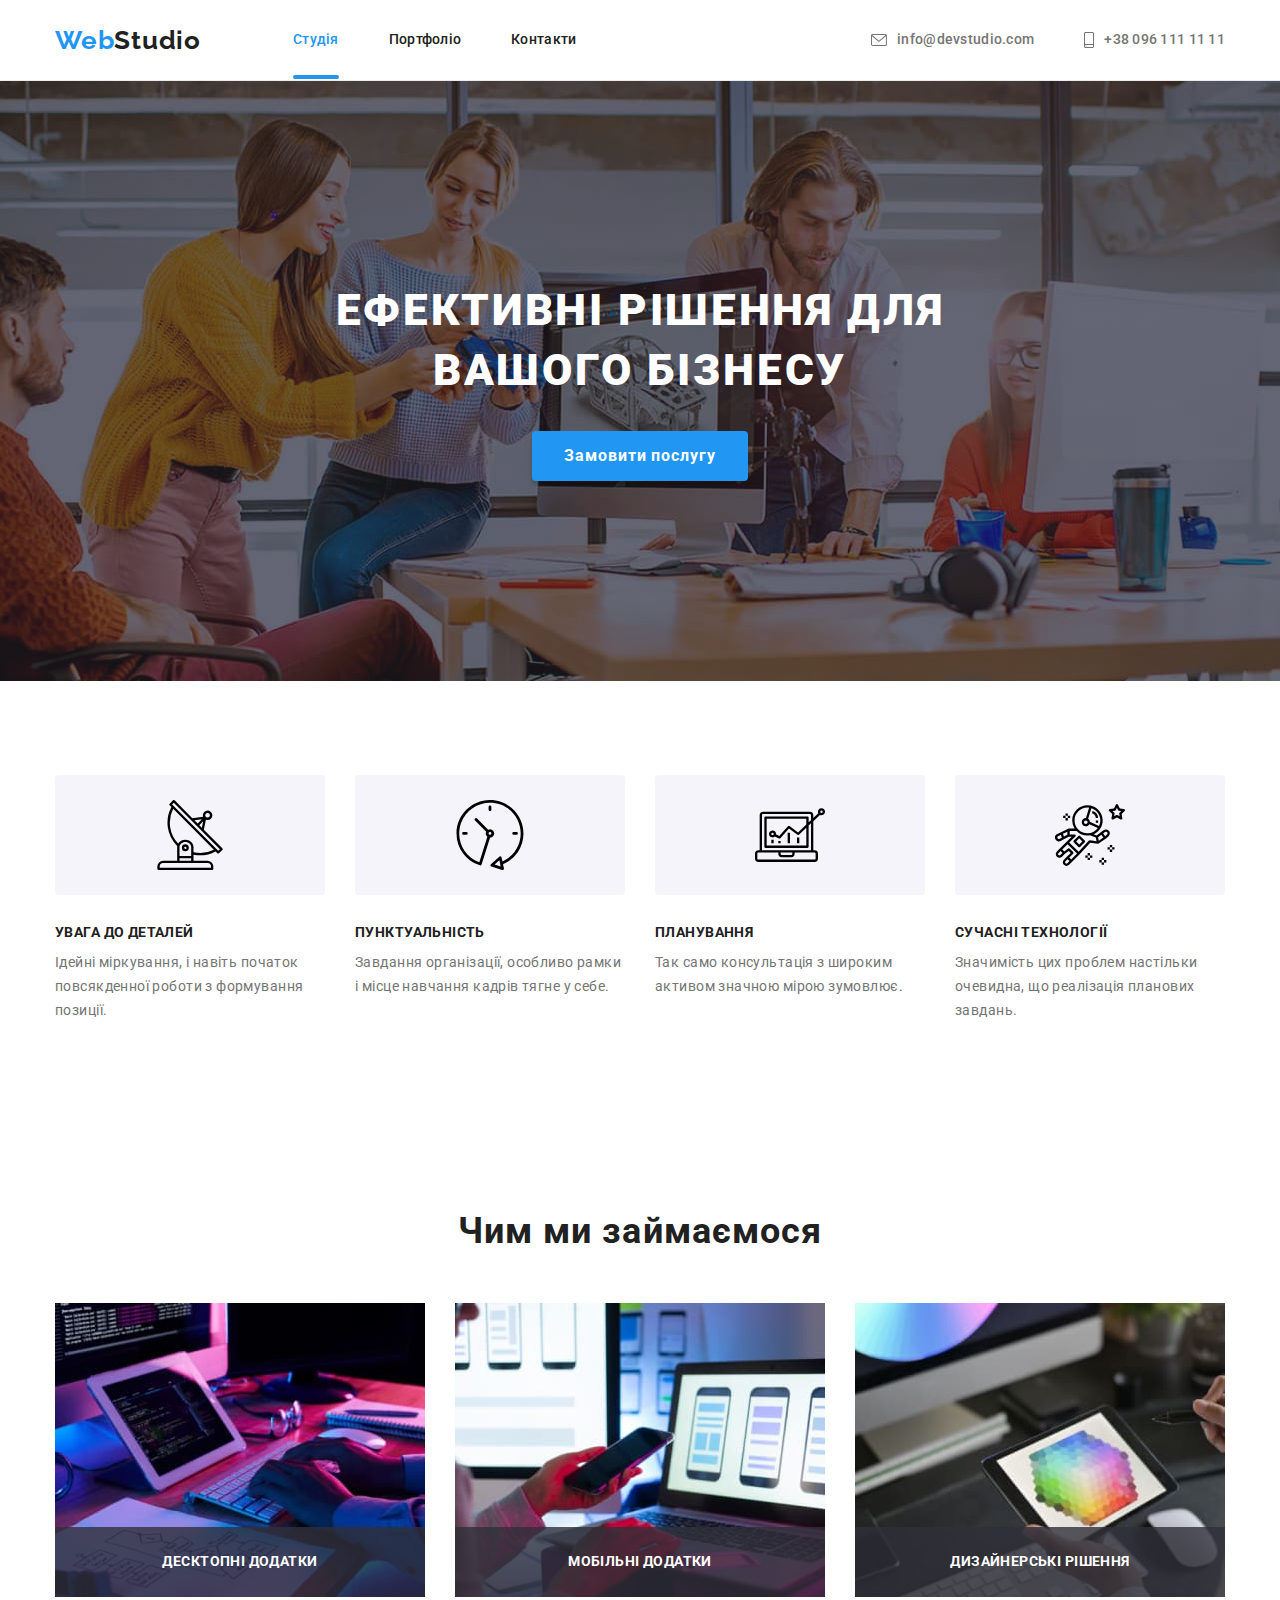
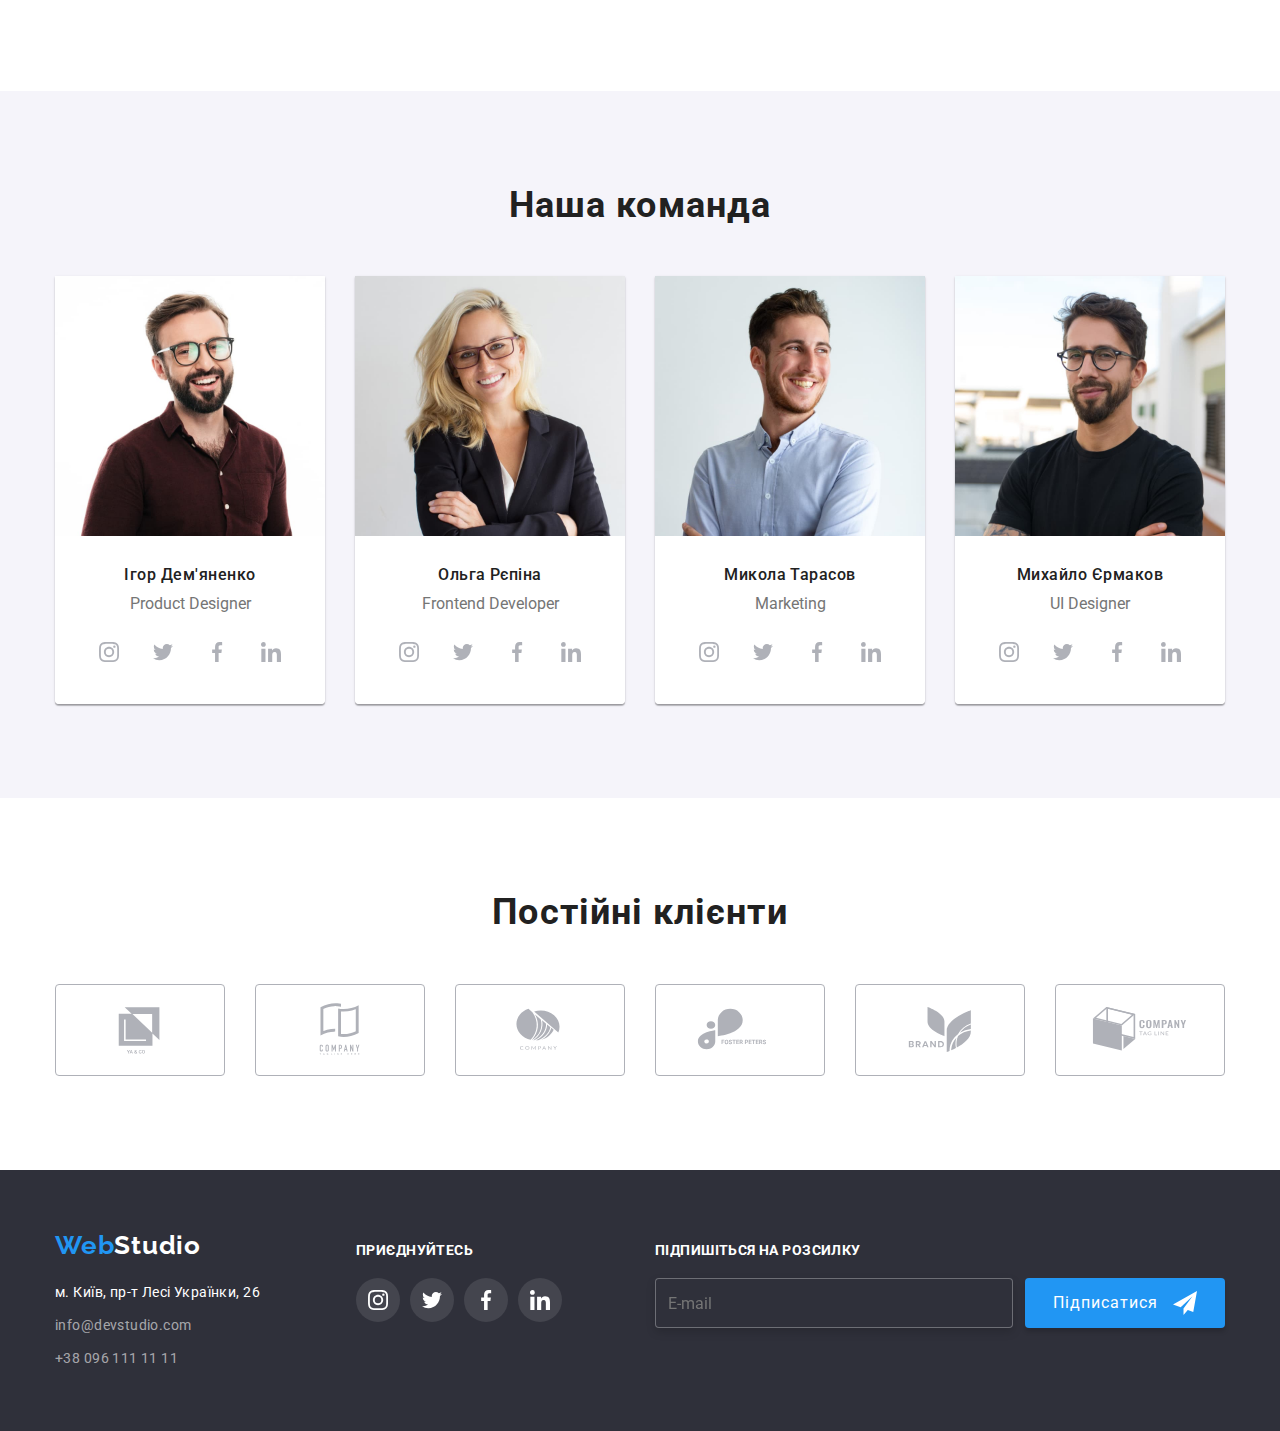
==== commit 0fed604b: "Виконано рефакторинг коду сторінки "Студія"" ====
--- a/index.html
+++ b/index.html
@@ -99,59 +99,59 @@
             </div>
         </section>
     <!-- БЛОК 2 - ЧИМ МИ ЗАЙМАЄМОСЯ -->
-        <section class="section special-section">
+        <section class="section activities-section">
             <div class="container">
                 <h2 class="section-header">Чим ми займаємося</h2>
                 <ul class="activities list">
-                    <li class="item">
+                    <li class="activities__item">
                         <img src="./images/1.jpg" alt="web-dev" width="370">
-                        <h3 class="activities-header">ДЕСКТОПНІ ДОДАТКИ</h3>
-                    </li>
-                    <li class="item">
+                        <h3 class="activities__header">ДЕСКТОПНІ ДОДАТКИ</h3>
+                    </li>
+                    <li class="activities__item">
                         <img src="./images/2.jpg" alt="app-design" width="370">
-                        <h3 class="activities-header">МОБІЛЬНІ ДОДАТКИ</h3>
-                    </li>
-                    <li class="item">
+                        <h3 class="activities__header">МОБІЛЬНІ ДОДАТКИ</h3>
+                    </li>
+                    <li class="activities__item">
                         <img src="./images/3.jpg" alt="color matching" width="370">
-                        <h3 class="activities-header">ДИЗАЙНЕРСЬКІ РІШЕННЯ</h3>
+                        <h3 class="activities__header">ДИЗАЙНЕРСЬКІ РІШЕННЯ</h3>
                     </li>
                 </ul>
             </div>
         </section>
     <!-- БЛОК 3 - НАША КОМАНДА -->
-        <section class="third-block section">
+        <section class="section team-section">
             <div class="container">
                 <h2 class="section-header">Наша команда</h2>
-                <ul class=" team list">
-                    <li class="item">
+                <ul class="team list">
+                    <li class="team__item">
                         <img src="./images/team-img/Ihor.jpg" alt="Ihor's photo" width="270">
                         <div class="team-info">
-                            <h3 class="name">Ігор Дем'яненко</h3>
-                            <p class="position">Product Designer</p>
+                            <h3 class="team-info__name">Ігор Дем'яненко</h3>
+                            <p class="team-info__position">Product Designer</p>
                             <ul class="team-icons list">
-                                <li class="item">
-                                    <a href="" class="team-links">
+                                <li class="team-icons__item">
+                                    <a href="" class="team-icons__links">
                                         <svg class="icon" width="20" height="20">
                                             <use href="./images/icons.svg#instagram"></use>
                                         </svg>
                                     </a>
                                 </li>
-                                <li class="item">
-                                    <a href="" class="team-links">
+                                <li class="team-icons__item">
+                                    <a href="" class="team-icons__links">
                                         <svg class="icon" width="20" height="20">
                                             <use href="./images/icons.svg#twitter"></use>
                                         </svg>
                                     </a>
                                 </li>
-                                <li class="item">
-                                    <a href="" class="team-links">
+                                <li class="team-icons__item">
+                                    <a href="" class="team-icons__links">
                                         <svg class="icon" width="20" height="20">
                                             <use href="./images/icons.svg#facebook"></use>
                                         </svg>
                                     </a>
                                 </li>
-                                <li class="item">
-                                    <a href="" class="team-links">
+                                <li class="team-icons__item">
+                                    <a href="" class="team-icons__links">
                                         <svg class="icon" width="20" height="20">
                                             <use href="./images/icons.svg#linkedin"></use>
                                         </svg>
@@ -160,35 +160,35 @@
                             </ul>
                         </div>
                     </li>
-                    <li class="item">
+                    <li class="team__item">
                         <img src="./images/team-img/Olha.jpg" alt="Olha's photo" width="270">
                         <div class="team-info">
-                            <h3 class="name">Ольга Рєпіна</h3>
-                            <p class="position">Frontend Developer</p>
+                            <h3 class="team-info__name">Ольга Рєпіна</h3>
+                            <p class="team-info__position">Frontend Developer</p>
                             <ul class="team-icons list">
-                                <li class="item">
-                                    <a href="" class="team-links">
+                                <li class="team-icons__item">
+                                    <a href="" class="team-icons__links">
                                         <svg class="icon" width="20" height="20">
                                             <use href="./images/icons.svg#instagram"></use>
                                         </svg>
                                     </a>
                                 </li>
-                                <li class="item">
-                                    <a href="" class="team-links">
+                                <li class="team-icons__item">
+                                    <a href="" class="team-icons__links">
                                         <svg class="icon" width="20" height="20">
                                             <use href="./images/icons.svg#twitter"></use>
                                         </svg>
                                     </a>
                                 </li>
-                                <li class="item">
-                                    <a href="" class="team-links">
+                                <li class="team-icons__item">
+                                    <a href="" class="team-icons__links">
                                         <svg class="icon" width="20" height="20">
                                             <use href="./images/icons.svg#facebook"></use>
                                         </svg>
                                     </a>
                                 </li>
-                                <li class="item">
-                                    <a href="" class="team-links">
+                                <li class="team-icons__item">
+                                    <a href="" class="team-icons__links">
                                         <svg class="icon" width="20" height="20">
                                             <use href="./images/icons.svg#linkedin"></use>
                                         </svg>
@@ -197,35 +197,35 @@
                             </ul>
                         </div>
                     </li>
-                    <li class="item">
+                    <li class="team__item">
                         <img src="./images/team-img/Mykola.jpg" alt="Mykola's photo" width="270">
                         <div class="team-info">
-                            <h3 class="name">Микола Тарасов</h3>
-                            <p class="position">Marketing</p>
+                            <h3 class="team-info__name">Микола Тарасов</h3>
+                            <p class="team-info__position">Marketing</p>
                             <ul class="team-icons list">
-                                <li class="item">
-                                    <a href="" class="team-links">
+                                <li class="team-icons__item">
+                                    <a href="" class="team-icons__links">
                                         <svg class="icon" width="20" height="20">
                                             <use href="./images/icons.svg#instagram"></use>
                                         </svg>
                                     </a>
                                 </li>
-                                <li class="item">
-                                    <a href="" class="team-links">
+                                <li class="team-icons__item">
+                                    <a href="" class="team-icons__links">
                                         <svg class="icon" width="20" height="20">
                                             <use href="./images/icons.svg#twitter"></use>
                                         </svg>
                                     </a>
                                 </li>
-                                <li class="item">
-                                    <a href="" class="team-links">
+                                <li class="team-icons__item">
+                                    <a href="" class="team-icons__links">
                                         <svg class="icon" width="20" height="20">
                                             <use href="./images/icons.svg#facebook"></use>
                                         </svg>
                                     </a>
                                 </li>
-                                <li class="item">
-                                    <a href="" class="team-links">
+                                <li class="team-icons__item">
+                                    <a href="" class="team-icons__links">
                                         <svg class="icon" width="20" height="20">
                                             <use href="./images/icons.svg#linkedin"></use>
                                         </svg>
@@ -234,35 +234,35 @@
                             </ul>
                         </div>
                     </li>
-                    <li class="item">
+                    <li class="team__item">
                         <img src="./images/team-img/Mykhailo.jpg" alt="Mykhailo's photo" width="270">
                         <div class="team-info">
-                            <h3 class="name">Михайло Єрмаков</h3>
-                            <p class="position">UI Designer</p>
+                            <h3 class="team-info__name">Михайло Єрмаков</h3>
+                            <p class="team-info__position">UI Designer</p>
                             <ul class="team-icons list">
-                                <li class="item">
-                                    <a href="" class="team-links">
+                                <li class="team-icons__item">
+                                    <a href="" class="team-icons__links">
                                         <svg class="icon" width="20" height="20">
                                             <use href="./images/icons.svg#instagram"></use>
                                         </svg>
                                     </a>
                                 </li>
-                                <li class="item">
-                                    <a href="" class="team-links">
+                                <li class="team-icons__item">
+                                    <a href="" class="team-icons__links">
                                         <svg class="icon" width="20" height="20">
                                             <use href="./images/icons.svg#twitter"></use>
                                         </svg>
                                     </a>
                                 </li>
-                                <li class="item">
-                                    <a href="" class="team-links">
+                                <li class="team-icons__item">
+                                    <a href="" class="team-icons__links">
                                         <svg class="icon" width="20" height="20">
                                             <use href="./images/icons.svg#facebook"></use>
                                         </svg>
                                     </a>
                                 </li>
-                                <li class="item">
-                                    <a href="" class="team-links">
+                                <li class="team-icons__item">
+                                    <a href="" class="team-icons__links">
                                         <svg class="icon" width="20" height="20">
                                             <use href="./images/icons.svg#linkedin"></use>
                                         </svg>
@@ -279,43 +279,43 @@
             <div class="container">
                 <h2 class="section-header">Постійні клієнти</h2>
                 <ul class=" clients list">
-                    <li class="item">
-                        <a href="" class="clients-links">
+                    <li class="clients__item">
+                        <a href="" class="clients__links">
                             <svg class="icon" width="106" height="60">
                                 <use href="./images/icons.svg#logo-1"></use>
                             </svg>
                         </a>
                     </li>
-                    <li class="item">
-                        <a href="" class="clients-links">
+                    <li class="clients__item">
+                        <a href="" class="clients__links">
                             <svg class="icon" width="106" height="60">
                                 <use href="./images/icons.svg#logo-2"></use>
                             </svg>
                         </a>
                     </li>
-                    <li class="item">
-                        <a href="" class="clients-links">
+                    <li class="clients__item">
+                        <a href="" class="clients__links">
                             <svg class="icon" width="106" height="60">
                                 <use href="./images/icons.svg#logo-3"></use>
                             </svg>
                         </a>
                     </li>
-                    <li class="item">
-                        <a href="" class="clients-links">
+                    <li class="clients__item">
+                        <a href="" class="clients__links">
                             <svg class="icon" width="106" height="60">
                                 <use href="./images/icons.svg#logo-4"></use>
                             </svg>
                         </a>
                     </li>
-                    <li class="item">
-                        <a href="" class="clients-links">
+                    <li class="clients__item">
+                        <a href="" class="clients__links">
                             <svg class="icon" width="106" height="60">
                                 <use href="./images/icons.svg#logo-5"></use>
                             </svg>
                         </a>
                     </li>
-                    <li class="item">
-                        <a href="" class="clients-links">
+                    <li class="clients__item">
+                        <a href="" class="clients__links">
                             <svg class="icon" width="106" height="60">
                                 <use href="./images/icons.svg#logo-6"></use>
                             </svg>
@@ -326,44 +326,48 @@
         </section>
     </main>
 <!-- ^ПІДВАЛ -->
-    <footer class="foot-block">
-        <div class="container foot-flex">
-            <div class="contacts-block">
-                <a href="./index.html" class="logo"><span class="logo-colorize">Web</span>Studio</a>
-                <address class="address-block">
-                    м. Київ, пр-т Лесі Українки, 26
-                    <ul class="footer-contacts list">
-                        <li class="item"><a href="mailto:info@devstudio.com">info@devstudio.com</a></li>
-                        <li class="item"><a href="tel:+380961111111">+38 096 111 11 11</a></li>
+    <footer class="page-footer">
+        <div class="container page-footer__container">
+            <div class="page-footer__contacts">
+                <a href="./index.html" class="logo logo--footer"><span class="logo__colorize">Web</span>Studio</a>
+                <address class="address">
+                    <p class="address__text">м. Київ, пр-т Лесі Українки, 26</p>
+                    <ul class="list footer-contacts">
+                        <li class="footer-contacts__item">
+                            <a href="mailto:info@devstudio.com" class="footer-contacts__links">info@devstudio.com</a>
+                        </li>
+                        <li class="footer-contacts__item">
+                            <a href="tel:+380961111111" class="footer-contacts__links">+38 096 111 11 11</a>
+                        </li>
                     </ul>
                 </address>
             </div>
-            <div class="links-block">
+            <div class="page-footer__links">
                 <b class="appeal">ПРИЄДНУЙТЕСЬ</b>
                 <ul class="footer-icons list">
-                    <li class="item">
-                        <a href="" class="footer-links">
+                    <li class="footer-icons__item">
+                        <a href="" class="footer-icons__links">
                             <svg class="icon" width="20" height="20">
                                 <use href="./images/icons.svg#instagram"></use>
                             </svg>
                         </a>
                     </li>
-                    <li class="item">
-                        <a href="" class="footer-links">
+                    <li class="footer-icons__item">
+                        <a href="" class="footer-icons__links">
                             <svg class="icon" width="20" height="20">
                                 <use href="./images/icons.svg#twitter"></use>
                             </svg>
                         </a>
                     </li>
-                    <li class="item">
-                        <a href="" class="footer-links">
+                    <li class="footer-icons__item">
+                        <a href="" class="footer-icons__links">
                             <svg class="icon" width="20" height="20">
                                 <use href="./images/icons.svg#facebook"></use>
                             </svg>
                         </a>
                     </li>
-                    <li class="item">
-                        <a href="" class="footer-links">
+                    <li class="footer-icons__item">
+                        <a href="" class="footer-icons__links">
                             <svg class="icon" width="20" height="20">
                                 <use href="./images/icons.svg#linkedin"></use>
                             </svg>
@@ -371,12 +375,12 @@
                     </li>
                 </ul>
             </div>
-            <div class="subscription">
+            <div class="page-footer__subscription">
                 <b class="appeal">ПІДПИШІТЬСЯ НА РОЗСИЛКУ</b>
                 <form class="subscription-form">
-                    <input class="subscription-field" type="email" name="email-field" placeholder="E-mail">
-                    <button class="subscription-button" type="submit">Підписатися
-                        <svg class="subscription-icon" width="24" height="24">
+                    <input class="subscription-form__field" type="email" name="email-field" placeholder="E-mail">
+                    <button class="subscription-form__button" type="submit">Підписатися
+                        <svg class="subscription-form__icon" width="24" height="24">
                             <use href="./images/icons.svg#icon-send"></use>
                         </svg>
                     </button>
--- a/css/main.min.css
+++ b/css/main.min.css
@@ -1 +1 @@
-body{font-family:"Roboto",sans-serif;color:#212121;background-color:#fff}.page-header{border-bottom:1px solid #ececec;font-weight:500;font-size:14px;line-height:1.14;letter-spacing:.02em}.page-header__container{height:80px;display:-webkit-box;display:-ms-flexbox;display:flex;-webkit-box-align:center;-ms-flex-align:center;align-items:center}.logo{display:inline-block;width:145px;height:31px;margin-right:93px;font-family:"Raleway",sans-serif;font-weight:700;font-size:26px;line-height:1.19;letter-spacing:.03em;text-decoration:none;color:inherit}.logo__colorize{color:#2196f3}.nav-panel{margin-right:auto}.nav-list{display:-webkit-box;display:-ms-flexbox;display:flex;-webkit-box-align:center;-ms-flex-align:center;align-items:center}.nav-list__item:not(:last-child){margin-right:50px}.nav-list__links{padding-top:32px;padding-bottom:32px;text-decoration:none;color:inherit;-webkit-transition:color 250ms cubic-bezier(0.4, 0, 0.2, 1);transition:color 250ms cubic-bezier(0.4, 0, 0.2, 1)}.nav-list__links:hover,.nav-list__links:focus{color:#2196f3}.header-contacts{display:-webkit-box;display:-ms-flexbox;display:flex;-webkit-box-align:center;-ms-flex-align:center;align-items:center}.header-contacts__item:not(:last-child){margin-right:50px}.header-contacts__links{display:-webkit-box;display:-ms-flexbox;display:flex;-webkit-box-align:center;-ms-flex-align:center;align-items:center;padding-top:32px;padding-bottom:32px;text-decoration:none;color:#757575;-webkit-transition:color 250ms cubic-bezier(0.4, 0, 0.2, 1);transition:color 250ms cubic-bezier(0.4, 0, 0.2, 1)}.header-contacts__links:hover,.header-contacts__links:focus{color:#2196f3}.header-contacts__text{margin:0;margin-left:10px}.hero{max-width:1600px;height:600px;margin-left:auto;margin-right:auto;padding-top:200px;padding-bottom:200px;text-align:center;background-color:#212121;background-image:-webkit-gradient(linear, left top, right top, from(rgba(47, 48, 58, 0.4)), to(rgba(47, 48, 58, 0.4))),url(../images/Background.jpg);background-image:linear-gradient(to right, rgba(47, 48, 58, 0.4), rgba(47, 48, 58, 0.4)),url(../images/Background.jpg);background-position:center}.hero__header{width:696px;margin:0;margin-left:auto;margin-right:auto;margin-bottom:30px;font-weight:900;font-size:44px;line-height:1.36;letter-spacing:.06em;color:#fff}.hero__button{width:216px;height:50px;border:none;border-radius:4px;cursor:pointer;background-color:#2196f3;-webkit-box-shadow:0px 4px 4px rgba(0,0,0,.15);box-shadow:0px 4px 4px rgba(0,0,0,.15);font-family:inherit;font-weight:700;font-size:16px;line-height:1.87;letter-spacing:.06em;color:#fff}.qualities{display:-webkit-box;display:-ms-flexbox;display:flex;-webkit-box-pack:center;-ms-flex-pack:center;justify-content:center}.qualities__item:not(:last-child){margin-right:30px}.qualities__icon{width:270px;height:120px;margin-bottom:30px;display:-webkit-box;display:-ms-flexbox;display:flex;-webkit-box-pack:center;-ms-flex-pack:center;justify-content:center;-webkit-box-align:center;-ms-flex-align:center;align-items:center;border-radius:4px;background-color:#f5f4fa}.qualities__header{margin:0;margin-bottom:10px;font-size:14px;line-height:1.14;letter-spacing:.03em}.qualities__text{width:270px;height:72px;margin:0;font-size:14px;line-height:1.71;letter-spacing:.03em;color:#757575}.container{width:1200px;margin-left:auto;margin-right:auto;padding-left:15px;padding-right:15px}.list{margin:0;padding:0;list-style:none}.current{position:relative;color:#2196f3}.current::after{content:"";position:absolute;bottom:0;left:0;width:100%;height:4px;background-color:#2196f3;border-radius:2px}.icon{fill:currentColor}.section{padding-top:94px;padding-bottom:94px}.visually-hidden{position:absolute;white-space:nowrap;width:1px;height:1px;overflow:hidden;border:0;padding:0;clip:rect(0 0 0 0);-webkit-clip-path:inset(50%);clip-path:inset(50%);margin:-1px}/*# sourceMappingURL=main.min.css.map */+body{font-family:"Roboto",sans-serif;color:#212121;background-color:#fff}.page-header{border-bottom:1px solid #ececec;font-weight:500;font-size:14px;line-height:1.14;letter-spacing:.02em}.page-header__container{height:80px;display:-webkit-box;display:-ms-flexbox;display:flex;-webkit-box-align:center;-ms-flex-align:center;align-items:center}.logo{display:inline-block;width:145px;height:31px;margin-right:93px;font-family:"Raleway",sans-serif;font-weight:700;font-size:26px;line-height:1.19;letter-spacing:.03em;text-decoration:none;color:inherit}.logo__colorize{color:#2196f3}.nav-panel{margin-right:auto}.nav-list{display:-webkit-box;display:-ms-flexbox;display:flex;-webkit-box-align:center;-ms-flex-align:center;align-items:center}.nav-list__item:not(:last-child){margin-right:50px}.nav-list__links{padding-top:32px;padding-bottom:32px;text-decoration:none;color:inherit;-webkit-transition:color 250ms cubic-bezier(0.4, 0, 0.2, 1);transition:color 250ms cubic-bezier(0.4, 0, 0.2, 1)}.nav-list__links:hover,.nav-list__links:focus{color:#2196f3}.header-contacts{display:-webkit-box;display:-ms-flexbox;display:flex;-webkit-box-align:center;-ms-flex-align:center;align-items:center}.header-contacts__item:not(:last-child){margin-right:50px}.header-contacts__links{display:-webkit-box;display:-ms-flexbox;display:flex;-webkit-box-align:center;-ms-flex-align:center;align-items:center;padding-top:32px;padding-bottom:32px;text-decoration:none;color:#757575;-webkit-transition:color 250ms cubic-bezier(0.4, 0, 0.2, 1);transition:color 250ms cubic-bezier(0.4, 0, 0.2, 1)}.header-contacts__links:hover,.header-contacts__links:focus{color:#2196f3}.header-contacts__text{margin:0;margin-left:10px}.hero{max-width:1600px;height:600px;margin-left:auto;margin-right:auto;padding-top:200px;padding-bottom:200px;text-align:center;background-color:#212121;background-image:-webkit-gradient(linear, left top, right top, from(rgba(47, 48, 58, 0.4)), to(rgba(47, 48, 58, 0.4))),url(../images/Background.jpg);background-image:linear-gradient(to right, rgba(47, 48, 58, 0.4), rgba(47, 48, 58, 0.4)),url(../images/Background.jpg);background-position:center}.hero__header{width:696px;margin:0;margin-left:auto;margin-right:auto;margin-bottom:30px;font-weight:900;font-size:44px;line-height:1.36;letter-spacing:.06em;color:#fff}.hero__button{width:216px;height:50px;border:none;border-radius:4px;cursor:pointer;background-color:#2196f3;-webkit-box-shadow:0px 4px 4px rgba(0,0,0,.15);box-shadow:0px 4px 4px rgba(0,0,0,.15);font-family:inherit;font-weight:700;font-size:16px;line-height:1.87;letter-spacing:.06em;color:#fff}.qualities{display:-webkit-box;display:-ms-flexbox;display:flex;-webkit-box-pack:center;-ms-flex-pack:center;justify-content:center}.qualities__item:not(:last-child){margin-right:30px}.qualities__icon{width:270px;height:120px;margin-bottom:30px;display:-webkit-box;display:-ms-flexbox;display:flex;-webkit-box-pack:center;-ms-flex-pack:center;justify-content:center;-webkit-box-align:center;-ms-flex-align:center;align-items:center;border-radius:4px;background-color:#f5f4fa}.qualities__header{margin:0;margin-bottom:10px;font-size:14px;line-height:1.14;letter-spacing:.03em}.qualities__text{width:270px;height:72px;margin:0;font-size:14px;line-height:1.71;letter-spacing:.03em;color:#757575}.activities-section{padding-top:0}.activities{display:-webkit-box;display:-ms-flexbox;display:flex;-webkit-box-pack:center;-ms-flex-pack:center;justify-content:center}.activities__item:not(:last-child){margin-right:30px}.activities__item{position:relative}.activities__header{position:absolute;bottom:0;width:370px;height:70px;margin:0;display:-webkit-box;display:-ms-flexbox;display:flex;-webkit-box-pack:center;-ms-flex-pack:center;justify-content:center;-webkit-box-align:center;-ms-flex-align:center;align-items:center;font-size:14px;line-height:1.14;letter-spacing:.03em;color:#fff;background-color:rgba(47,48,58,.8)}.team-section{background-color:#f5f4fa}.team{display:-webkit-box;display:-ms-flexbox;display:flex;-webkit-box-pack:center;-ms-flex-pack:center;justify-content:center}.team__item{border-radius:0px 0px 4px 4px;overflow:hidden;-webkit-box-shadow:0px 1px 3px rgba(0,0,0,.12),0px 1px 1px rgba(0,0,0,.14),0px 2px 1px rgba(0,0,0,.2);box-shadow:0px 1px 3px rgba(0,0,0,.12),0px 1px 1px rgba(0,0,0,.14),0px 2px 1px rgba(0,0,0,.2)}.team__item:not(:last-child){margin-right:30px}.team-info{padding-top:30px;padding-bottom:30px;text-align:center;background-color:#fff}.team-info__name{margin:0;margin-bottom:10px;font-weight:500;font-size:16px;line-height:1.18;letter-spacing:.03em}.team-info__position{margin:0;margin-bottom:16px;font-size:16px;line-height:1.18;color:#757575}.team-icons{display:-webkit-box;display:-ms-flexbox;display:flex;-webkit-box-pack:center;-ms-flex-pack:center;justify-content:center}.team-icons__item:not(:last-child){margin-right:10px}.team-icons__links{width:44px;height:44px;display:-webkit-box;display:-ms-flexbox;display:flex;-webkit-box-pack:center;-ms-flex-pack:center;justify-content:center;-webkit-box-align:center;-ms-flex-align:center;align-items:center;border-radius:50%;color:#afb1b8;-webkit-transition:color 250ms cubic-bezier(0.4, 0, 0.2, 1),background-color 250ms cubic-bezier(0.4, 0, 0.2, 1);transition:color 250ms cubic-bezier(0.4, 0, 0.2, 1),background-color 250ms cubic-bezier(0.4, 0, 0.2, 1)}.team-icons__links:hover,.team-icons__links:focus{color:#fff;background-color:#2196f3}.clients{display:-webkit-box;display:-ms-flexbox;display:flex}.clients__item:not(:last-child){margin-right:30px}.clients__links{width:170px;height:92px;display:-webkit-box;display:-ms-flexbox;display:flex;-webkit-box-pack:center;-ms-flex-pack:center;justify-content:center;-webkit-box-align:center;-ms-flex-align:center;align-items:center;border:1px solid #afb1b8;border-radius:4px;color:#afb1b8;-webkit-transition:color 250ms cubic-bezier(0.4, 0, 0.2, 1),border-color 250ms cubic-bezier(0.4, 0, 0.2, 1);transition:color 250ms cubic-bezier(0.4, 0, 0.2, 1),border-color 250ms cubic-bezier(0.4, 0, 0.2, 1)}.clients__links:hover,.clients__links:focus{color:#2196f3;border-color:#2196f3}.page-footer{padding-top:60px;padding-bottom:60px;background-color:#2f303a}.page-footer__container{display:-webkit-box;display:-ms-flexbox;display:flex}.page-footer__contacts{width:231px;margin-right:70px}.page-footer__links{padding-top:12px;margin-right:93px}.page-footer__subscription{padding-top:12px}.logo--footer{margin-bottom:20px;color:#fff}.address{font-style:normal;font-weight:400;font-size:14px;line-height:1.71;letter-spacing:.03em;color:#fff}.address__text{margin:0;margin-bottom:9px}.footer-contacts__item:not(:last-child){margin-bottom:9px}.footer-contacts__links{text-decoration:none;color:rgba(255,255,255,.5882352941);-webkit-transition:color 250ms cubic-bezier(0.4, 0, 0.2, 1);transition:color 250ms cubic-bezier(0.4, 0, 0.2, 1)}.footer-contacts__links:hover,.footer-contacts__links:focus{color:#2196f3}.footer-icons{display:-webkit-box;display:-ms-flexbox;display:flex}.footer-icons__item:not(:last-child){margin-right:10px}.footer-icons__links{width:44px;height:44px;display:-webkit-box;display:-ms-flexbox;display:flex;-webkit-box-pack:center;-ms-flex-pack:center;justify-content:center;-webkit-box-align:center;-ms-flex-align:center;align-items:center;background-color:rgba(255,255,255,.1);border-radius:50%;color:#fff;-webkit-transition:background-color 250ms cubic-bezier(0.4, 0, 0.2, 1);transition:background-color 250ms cubic-bezier(0.4, 0, 0.2, 1)}.footer-icons__links:hover,.footer-icons__links:focus{background-color:#2196f3}.subscription-form{display:-webkit-box;display:-ms-flexbox;display:flex}.subscription-form__field{width:358px;height:50px;margin-right:12px;padding-left:12px;background-color:#2f303a;border:1px solid rgba(255,255,255,.3);border-radius:4px;-webkit-filter:drop-shadow(0px 4px 4px rgba(0, 0, 0, 0.15));filter:drop-shadow(0px 4px 4px rgba(0, 0, 0, 0.15))}.subscription-form__button{position:relative;width:200px;height:50px;display:-webkit-box;display:-ms-flexbox;display:flex;padding:0;padding-left:28px;-webkit-box-align:center;-ms-flex-align:center;align-items:center;font-size:16px;line-height:1.88;letter-spacing:.06em;color:#fff;background-color:#2196f3;border:none;border-radius:4px;-webkit-box-shadow:0px 4px 4px rgba(0,0,0,.15);box-shadow:0px 4px 4px rgba(0,0,0,.15);cursor:pointer}.subscription-form__icon{position:absolute;right:28px;fill:currentColor;color:#fff}.backdrop{position:fixed;top:0;left:0;width:100%;height:100%;background-color:rgba(0,0,0,.2);opacity:1;-webkit-transition:opacity 500ms cubic-bezier(0.4, 0, 0.2, 1);transition:opacity 500ms cubic-bezier(0.4, 0, 0.2, 1)}.is-hidden{opacity:0;pointer-events:none}.modal{position:absolute;top:50%;left:50%;width:528px;height:581px;padding:40px 40px;background-color:#fff;border-radius:4px;-webkit-transform:translate(-50%, -50%) scale(1);transform:translate(-50%, -50%) scale(1);-webkit-transition:-webkit-transform 500ms cubic-bezier(0.4, 0, 0.2, 1);transition:-webkit-transform 500ms cubic-bezier(0.4, 0, 0.2, 1);transition:transform 500ms cubic-bezier(0.4, 0, 0.2, 1);transition:transform 500ms cubic-bezier(0.4, 0, 0.2, 1), -webkit-transform 500ms cubic-bezier(0.4, 0, 0.2, 1)}.container{width:1200px;margin-left:auto;margin-right:auto;padding-left:15px;padding-right:15px}.list{margin:0;padding:0;list-style:none}.current{position:relative;color:#2196f3}.current::after{content:"";position:absolute;bottom:0;left:0;width:100%;height:4px;background-color:#2196f3;border-radius:2px}.icon{fill:currentColor}.section{padding-top:94px;padding-bottom:94px}.visually-hidden{position:absolute;white-space:nowrap;width:1px;height:1px;overflow:hidden;border:0;padding:0;clip:rect(0 0 0 0);-webkit-clip-path:inset(50%);clip-path:inset(50%);margin:-1px}.section-header{margin:0;margin-bottom:50px;text-align:center;font-size:36px;line-height:1.16;letter-spacing:.03em}img{display:block;max-width:100%;height:auto}.appeal{display:block;margin-bottom:20px;font-size:14px;line-height:1.17;letter-spacing:.03em;color:#fff}/*# sourceMappingURL=main.min.css.map */